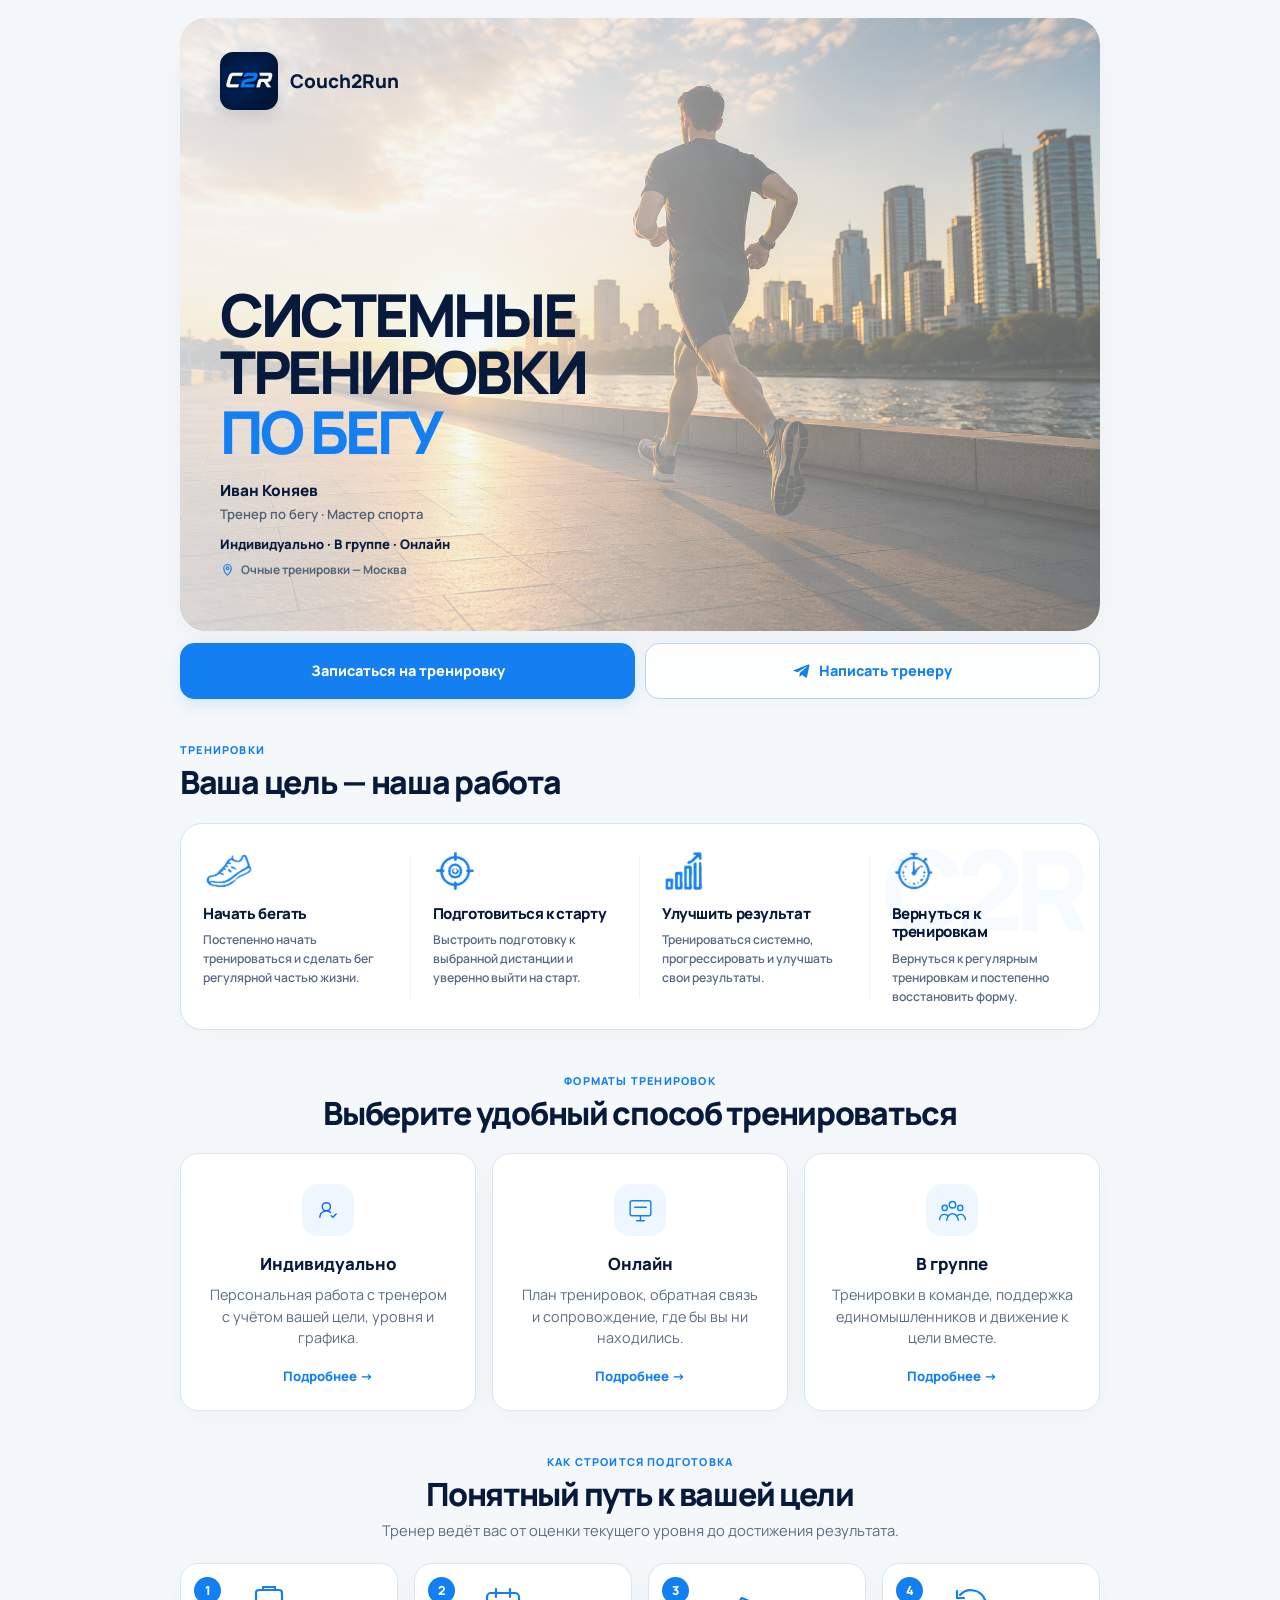
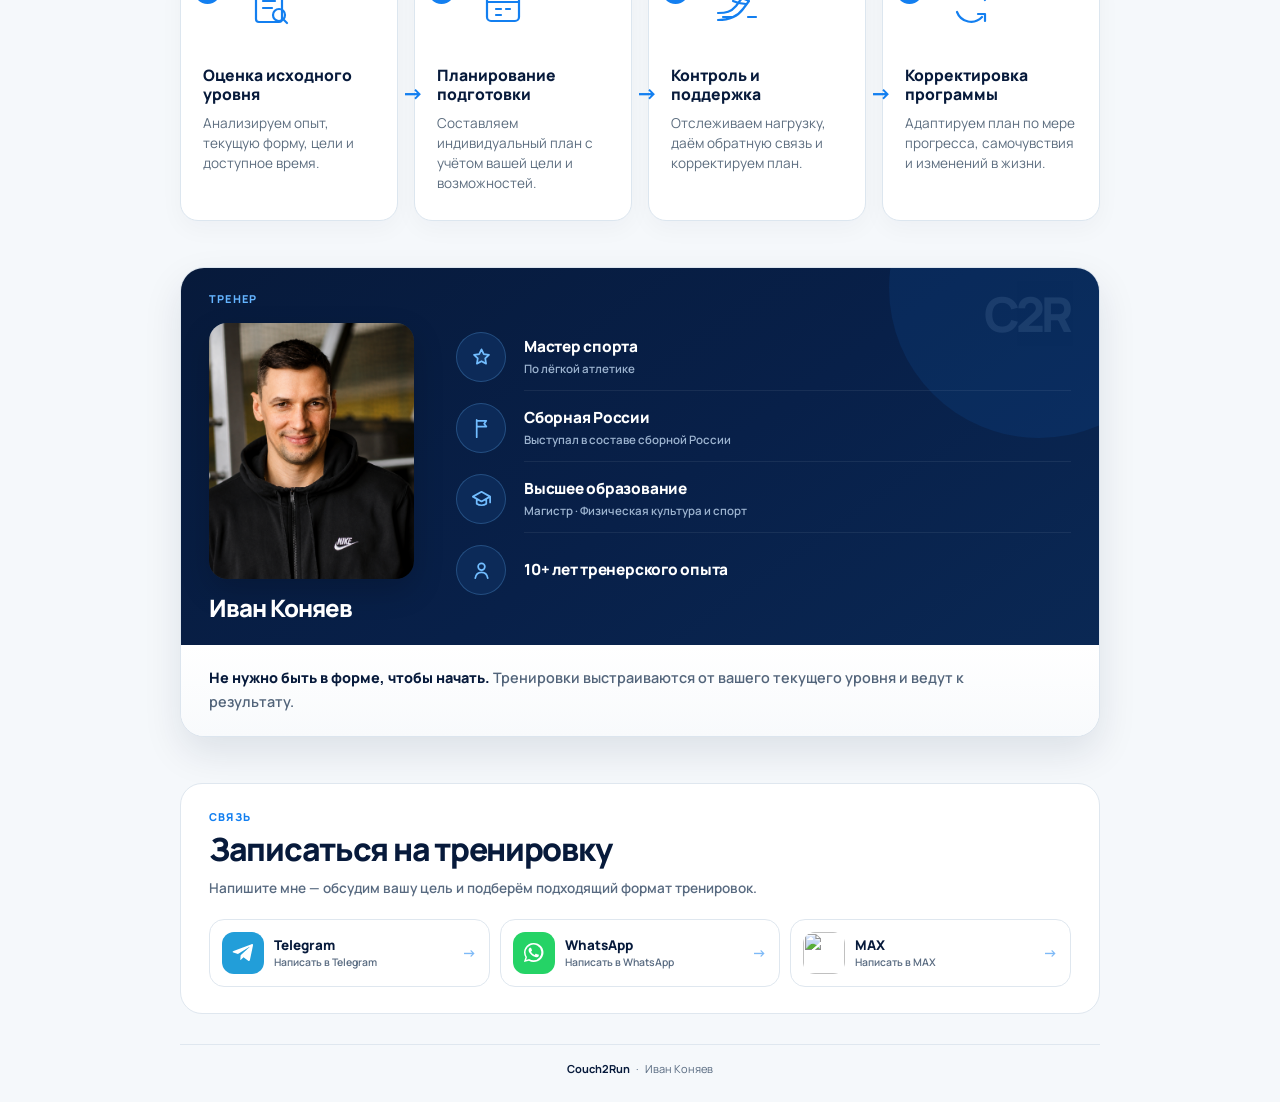
==== index.html @ 197884bf "Update individual coaching icon" ====
<!DOCTYPE html>
<html lang="ru">

<head>
  <meta charset="UTF-8">

  <meta
    name="viewport"
    content="width=device-width, initial-scale=1.0"
  >

  <title>Couch2Run — тренировки по бегу</title>

  <meta
    name="description"
    content="Couch2Run — системные тренировки по бегу с Иваном Коняевым. Индивидуально, онлайн и в группе."
  >

  <link
    rel="icon"
    href="assets/favicon.svg"
    type="image/svg+xml"
  >

  <link
    rel="preconnect"
    href="https://fonts.googleapis.com"
  >

  <link
    rel="preconnect"
    href="https://fonts.gstatic.com"
    crossorigin
  >

  <link
    href="https://fonts.googleapis.com/css2?family=Manrope:wght@500;600;700;800&display=swap"
    rel="stylesheet"
  >

  <link
    rel="stylesheet"
    href="styles.css"
  >

  <!-- Yandex.Metrika counter -->
  <script type="text/javascript">
    (function(m,e,t,r,i,k,a){
      m[i]=m[i]||function(){(m[i].a=m[i].a||[]).push(arguments)};
      m[i].l=1*new Date();
      for (var j = 0; j < document.scripts.length; j++) { if (document.scripts[j].src === r) { return; } }
      k=e.createElement(t),a=e.getElementsByTagName(t)[0],k.async=1,k.src=r,a.parentNode.insertBefore(k,a)
    })(window, document, "script", "https://mc.yandex.ru/metrika/tag.js?id=112170318", "ym");
    ym(112170318, "init", {
      ssr: true,
      webvisor: true,
      clickmap: true,
      ecommerce: "dataLayer",
      referrer: document.referrer,
      url: location.href,
      accurateTrackBounce: true,
      trackLinks: true
    });
  </script>
  <!-- /Yandex.Metrika counter -->
</head>

<body>

  <noscript>
    <div>
      <img src="https://mc.yandex.ru/watch/112170318" style="position:absolute; left:-9999px;" alt="">
    </div>
  </noscript>

  <main class="page">


    <!-- =====================================
         HERO
    ====================================== -->

    <section class="hero">

      <div class="hero-visual">

        <img
          class="hero-photo"
          src="assets/hero-runner.png"
          alt="Бегун на набережной на закате"
        >

        <div class="hero-shade"></div>


        <div class="hero-content">

          <div class="brand">

            <img
              class="logo"
              src="assets/c2r-logo.png"
              alt="Couch2Run"
            >

            <div class="brand-name">
              Couch2Run
            </div>

          </div>


          <div class="hero-copy">

            <h1>
              Системные<br>
              тренировки<br>
              <span>по бегу</span>
            </h1>

            <div class="hero-meta">

              <p class="coach-name">
                Иван Коняев
              </p>

              <p class="coach-info">
                Тренер по бегу · Мастер спорта
              </p>

              <p class="formats-line">
                Индивидуально · В группе · Онлайн
              </p>

              <div class="location-line">

                <svg
                  viewBox="0 0 24 24"
                  aria-hidden="true"
                >
                  <path
                    d="M12 21s6-5.2 6-11A6 6 0 1 0 6 10c0 5.8 6 11 6 11Z"
                  />

                  <circle
                    cx="12"
                    cy="10"
                    r="2.2"
                  />
                </svg>

                <span>
                  Очные тренировки — Москва
                </span>

              </div>

            </div>

          </div>

        </div>

      </div>

    </section>



    <!-- =====================================
         HERO CTA
    ====================================== -->

    <div class="hero-actions">

      <a
        class="hero-button hero-button-primary"
        href="#contacts"
        onclick="ym(112170318, 'reachGoal', 'training_signup_click'); return true;"
      >
        Записаться на тренировку
      </a>


      <a
        class="hero-button hero-button-secondary"
        href="https://t.me/konyaev_ivan?text=Здравствуйте%2C%20хочу%20узнать%20подробнее%20о%20тренировках"
        target="_blank"
        rel="noopener noreferrer"
      >

        <svg
          class="hero-button-icon"
          viewBox="0 0 24 24"
          aria-hidden="true"
        >
          <path
            d="M21.9 4.6 18.7 19.7c-.2 1.1-.9 1.4-1.8.9l-4.9-3.6-2.4 2.3c-.3.3-.5.5-1 .5l.4-5 9.1-8.2c.4-.4-.1-.6-.6-.2L6.2 13.5l-4.8-1.5c-1-.3-1.1-1 .2-1.5L20.4 3.3c.9-.3 1.7.2 1.5 1.3Z"
          />
        </svg>

        <span>
          Написать тренеру
        </span>

      </a>

    </div>



    <!-- =====================================
         ТРЕНИРОВКИ
    ====================================== -->

    <section class="goals-section">

      <div class="section-heading">

        <p class="section-label">
          ТРЕНИРОВКИ
        </p>

        <h2>
          Ваша цель — наша работа
        </h2>

      </div>


      <div class="goals">


        <a
          class="goal"
          href="#contacts"
          aria-label="Начать бегать — перейти к записи на тренировку"
          onclick="ym(112170318, 'reachGoal', 'goal_start_running'); return true;"
        >

          <div class="goal-icon goal-icon-shoe">

            <img
              src="assets/goal-shoe.png"
              alt=""
              aria-hidden="true"
            >

          </div>

          <h3>
            Начать бегать
          </h3>

          <p>
            Постепенно начать тренироваться
            и сделать бег регулярной частью жизни.
          </p>

        </a>



        <a
          class="goal"
          href="#contacts"
          aria-label="Подготовиться к старту — перейти к записи на тренировку"
          onclick="ym(112170318, 'reachGoal', 'goal_race_prep'); return true;"
        >

          <div class="goal-icon goal-icon-target">

            <img
              src="assets/goal-target.png"
              alt=""
              aria-hidden="true"
            >

          </div>

          <h3>
            Подготовиться к старту
          </h3>

          <p>
            Выстроить подготовку к выбранной дистанции
            и уверенно выйти на старт.
          </p>

        </a>



        <a
          class="goal"
          href="#contacts"
          aria-label="Улучшить результат — перейти к записи на тренировку"
          onclick="ym(112170318, 'reachGoal', 'goal_improve_result'); return true;"
        >

          <div class="goal-icon goal-icon-progress">

            <img
              src="assets/goal-progress.png"
              alt=""
              aria-hidden="true"
            >

          </div>

          <h3>
            Улучшить результат
          </h3>

          <p>
            Тренироваться системно, прогрессировать
            и улучшать свои результаты.
          </p>

        </a>



        <a
          class="goal"
          href="#contacts"
          aria-label="Вернуться к тренировкам — перейти к записи на тренировку"
          onclick="ym(112170318, 'reachGoal', 'goal_return_training'); return true;"
        >

          <div class="goal-icon goal-icon-stopwatch">

            <img
              src="assets/goal-stopwatch.png"
              alt=""
              aria-hidden="true"
            >

          </div>

          <h3>
            Вернуться к тренировкам
          </h3>

          <p>
            Вернуться к регулярным тренировкам
            и постепенно восстановить форму.
          </p>

        </a>


      </div>

    </section>



    <!-- =====================================
         ФОРМАТЫ ТРЕНИРОВОК
    ====================================== -->

    <section class="formats-section" aria-labelledby="formats-title">

      <div class="section-heading formats-heading">

        <p class="section-label">
          ФОРМАТЫ ТРЕНИРОВОК
        </p>

        <h2 id="formats-title">
          Выберите удобный способ тренироваться
        </h2>

      </div>

      <div class="format-cards">

        <a class="format-card" href="#contacts">
          <span class="format-icon format-icon--individual" aria-hidden="true">
            <img src="assets/individual-coaching-icon.svg" alt="">
          </span>

          <h3>Индивидуально</h3>
          <p>Персональная работа с тренером с учётом вашей цели, уровня и графика.</p>
          <span class="format-link">Подробнее <span aria-hidden="true">→</span></span>
        </a>

        <a class="format-card" href="#contacts">
          <span class="format-icon" aria-hidden="true">
            <svg viewBox="0 0 48 48" fill="none" stroke="currentColor" stroke-width="2.2" stroke-linecap="round" stroke-linejoin="round">
              <rect x="8" y="9" width="32" height="23" rx="3"></rect>
              <path d="M18 40h12M24 32v8"></path>
              <path d="M15 19h18"></path>
            </svg>
          </span>

          <h3>Онлайн</h3>
          <p>План тренировок, обратная связь и сопровождение, где бы вы ни находились.</p>
          <span class="format-link">Подробнее <span aria-hidden="true">→</span></span>
        </a>

        <a class="format-card" href="#contacts">
          <span class="format-icon" aria-hidden="true">
            <svg viewBox="0 0 48 48" fill="none" stroke="currentColor" stroke-width="2.2" stroke-linecap="round" stroke-linejoin="round">
              <circle cx="24" cy="15" r="5"></circle>
              <circle cx="12" cy="20" r="4"></circle>
              <circle cx="36" cy="20" r="4"></circle>
              <path d="M15 39c1.2-6.8 4.2-10 9-10s7.8 3.2 9 10M4 38c.6-5 3.2-8 7.4-8 2 0 3.6.5 4.8 1.7M44 38c-.6-5-3.2-8-7.4-8-2 0-3.6.5-4.8 1.7"></path>
            </svg>
          </span>

          <h3>В группе</h3>
          <p>Тренировки в команде, поддержка единомышленников и движение к цели вместе.</p>
          <span class="format-link">Подробнее <span aria-hidden="true">→</span></span>
        </a>

      </div>

    </section>



    <!-- =====================================
         КАК СТРОИТСЯ ПОДГОТОВКА
    ====================================== -->

    <section class="process-section" aria-labelledby="process-title">

      <div class="section-heading process-heading">

        <p class="section-label">
          КАК СТРОИТСЯ ПОДГОТОВКА
        </p>

        <h2 id="process-title">
          Понятный путь к вашей цели
        </h2>

        <p>
          Тренер ведёт вас от оценки текущего уровня до достижения результата.
        </p>

      </div>

      <ol class="process-steps">

        <li class="process-step">
          <span class="process-number">1</span>
          <span class="process-icon" aria-hidden="true">
            <svg viewBox="0 0 48 48" fill="none" stroke="currentColor" stroke-width="2.2" stroke-linecap="round" stroke-linejoin="round">
              <rect x="11" y="8" width="26" height="32" rx="3"></rect>
              <path d="M18 8V5h12v3M18 19h12M18 26h9"></path>
              <circle cx="34" cy="33" r="6"></circle>
              <path d="m38 37 4 4"></path>
            </svg>
          </span>
          <h3>Оценка исходного уровня</h3>
          <p>Анализируем опыт, текущую форму, цели и доступное время.</p>
        </li>

        <li class="process-step">
          <span class="process-number">2</span>
          <span class="process-icon" aria-hidden="true">
            <svg viewBox="0 0 48 48" fill="none" stroke="currentColor" stroke-width="2.2" stroke-linecap="round" stroke-linejoin="round">
              <rect x="8" y="11" width="32" height="28" rx="4"></rect>
              <path d="M8 20h32M17 7v8M31 7v8M17 27h5M27 27h4M17 33h5"></path>
            </svg>
          </span>
          <h3>Планирование подготовки</h3>
          <p>Составляем индивидуальный план с учётом вашей цели и возможностей.</p>
        </li>

        <li class="process-step">
          <span class="process-number">3</span>
          <span class="process-icon" aria-hidden="true">
            <svg viewBox="0 0 48 48" fill="none" stroke="currentColor" stroke-width="2.2" stroke-linecap="round" stroke-linejoin="round">
              <path d="M5 31c8 0 13-1 18-7l6-8 7 3-6 8c-5 7-13 11-25 11"></path>
              <path d="M20 19c4 2 8 3 13 3M10 35h9M35 35h8"></path>
            </svg>
          </span>
          <h3>Контроль и поддержка</h3>
          <p>Отслеживаем нагрузку, даём обратную связь и корректируем план.</p>
        </li>

        <li class="process-step">
          <span class="process-number">4</span>
          <span class="process-icon" aria-hidden="true">
            <svg viewBox="0 0 48 48" fill="none" stroke="currentColor" stroke-width="2.2" stroke-linecap="round" stroke-linejoin="round">
              <path d="M38 18a15 15 0 0 0-25-5"></path>
              <path d="M10 9v7h7"></path>
              <path d="M10 30a15 15 0 0 0 25 5"></path>
              <path d="M38 39v-7h-7"></path>
            </svg>
          </span>
          <h3>Корректировка программы</h3>
          <p>Адаптируем план по мере прогресса, самочувствия и изменений в жизни.</p>
        </li>

      </ol>

    </section>



    <!-- =====================================
         ТРЕНЕР
    ====================================== -->

    <section class="coach-section">

      <div class="coach-dark">

        <p class="coach-section-label">
          ТРЕНЕР
        </p>


        <div
          class="coach-watermark"
          aria-hidden="true"
        >
          C2R
        </div>


        <div class="coach-top">

          <div class="coach-person">

            <div class="coach-photo-wrap">

              <img
                class="coach-photo"
                src="assets/coach-photo.png"
                alt="Иван Коняев — тренер по бегу"
              >

            </div>


            <h2 class="coach-person-name">
              Иван Коняев
            </h2>

          </div>



          <div class="regalia-list">


            <div class="regalia-item">

              <span class="regalia-icon">

                <svg
                  viewBox="0 0 24 24"
                  aria-hidden="true"
                >
                  <path
                    d="M12 3.5 14.4 8.4l5.4.8-3.9 3.8.9 5.4-4.8-2.5-4.8 2.5.9-5.4-3.9-3.8 5.4-.8L12 3.5Z"
                  />
                </svg>

              </span>

              <div class="regalia-copy">

                <strong>
                  Мастер спорта
                </strong>

                <small>
                  По лёгкой атлетике
                </small>

              </div>

            </div>



            <div class="regalia-item">

              <span class="regalia-icon">

                <svg
                  viewBox="0 0 24 24"
                  aria-hidden="true"
                >
                  <path
                    d="M7 3v18M8 4h9l-2.2 3L17 10H8"
                  />
                </svg>

              </span>

              <div class="regalia-copy">

                <strong>
                  Сборная России
                </strong>

                <small>
                  Выступал в составе сборной России
                </small>

              </div>

            </div>



            <div class="regalia-item">

              <span class="regalia-icon">

                <svg
                  viewBox="0 0 24 24"
                  aria-hidden="true"
                >
                  <path
                    d="m3 9 9-5 9 5-9 5-9-5Zm4 3v4.5c2.7 2 7.3 2 10 0V12M21 9v6"
                  />
                </svg>

              </span>

              <div class="regalia-copy">

                <strong>
                  Высшее образование
                </strong>

                <small>
                  Магистр · Физическая культура и спорт
                </small>

              </div>

            </div>



            <div class="regalia-item">

              <span class="regalia-icon">

                <svg
                  viewBox="0 0 24 24"
                  aria-hidden="true"
                >
                  <circle
                    cx="12"
                    cy="8"
                    r="3.5"
                  />

                  <path
                    d="M5.5 20c.7-4 3-6 6.5-6s5.8 2 6.5 6"
                  />
                </svg>

              </span>

              <div class="regalia-copy">

                <strong>
                  10+ лет тренерского опыта
                </strong>

              </div>

            </div>


          </div>

        </div>

      </div>



      <div class="coach-bottom">

        <p>

          <strong>
            Не нужно быть в форме, чтобы начать.
          </strong>

          Тренировки выстраиваются от вашего текущего уровня
          и ведут к результату.

        </p>

      </div>

    </section>



    <!-- =====================================
         СВЯЗЬ
    ====================================== -->

    <section
      class="contact-section"
      id="contacts"
    >

      <p class="section-label contact-label">
        СВЯЗЬ
      </p>

      <h2>
        Записаться на тренировку
      </h2>

      <p class="contact-text">
        Напишите мне — обсудим вашу цель
        и подберём подходящий формат тренировок.
      </p>


      <div class="contacts">


        <a
          class="social-button"
        href="https://t.me/konyaev_ivan?text=Здравствуйте%2C%20хочу%20записаться%20на%20тренировку"
        target="_blank"
        rel="noopener noreferrer"
        onclick="ym(112170318, 'reachGoal', 'telegram_click'); return true;"
        >

          <span class="social-icon social-icon-telegram">

            <svg
              viewBox="0 0 24 24"
              aria-hidden="true"
            >
              <path
                d="M21.9 4.6 18.7 19.7c-.2 1.1-.9 1.4-1.8.9l-4.9-3.6-2.4 2.3c-.3.3-.5.5-1 .5l.4-5 9.1-8.2c.4-.4-.1-.6-.6-.2L6.2 13.5l-4.8-1.5c-1-.3-1.1-1 .2-1.5L20.4 3.3c.9-.3 1.7.2 1.5 1.3Z"
              />
            </svg>

          </span>


          <span class="social-copy">

            <strong>
              Telegram
            </strong>

            <small>
              Написать в Telegram
            </small>

          </span>


          <span class="social-arrow">
            →
          </span>

        </a>



        <a
          class="social-button"
        href="https://wa.me/79169788281?text=Здравствуйте%2C%20хочу%20записаться%20на%20тренировку"
        target="_blank"
        rel="noopener noreferrer"
        onclick="ym(112170318, 'reachGoal', 'whatsapp_click'); return true;"
        >

          <span class="social-icon social-icon-whatsapp">

            <svg
              viewBox="0 0 24 24"
              aria-hidden="true"
            >
              <path
                d="M12 2a9.8 9.8 0 0 0-8.4 14.9L2 22l5.3-1.4A10 10 0 1 0 12 2Zm0 18.2a8.2 8.2 0 0 1-4.2-1.1l-.3-.2-3.1.8.8-3-.2-.3A8.2 8.2 0 1 1 12 20.2Zm4.5-6.1c-.2-.1-1.5-.7-1.7-.8-.2-.1-.4-.1-.6.1-.2.3-.7.8-.8 1-.1.2-.3.2-.5.1-1.4-.7-2.4-1.3-3.3-2.9-.3-.5.3-.5.8-1.6.1-.2 0-.4 0-.5l-.8-1.9c-.2-.5-.4-.5-.6-.5h-.5c-.2 0-.5.1-.7.3-.2.3-.9.9-.9 2.2 0 1.3.9 2.5 1 2.7.1.2 1.8 2.8 4.5 3.9 1.7.7 2.4.8 3.3.7 1-.1 1.5-.7 1.7-1.3.2-.6.2-1.1.1-1.2-.1-.1-.3-.1-.5-.2Z"
              />
            </svg>

          </span>


          <span class="social-copy">

            <strong>
              WhatsApp
            </strong>

            <small>
              Написать в WhatsApp
            </small>

          </span>


          <span class="social-arrow">
            →
          </span>

        </a>



        <a
          class="social-button"
        href="https://max.ru/u/f9LHodD0cOIkm1JYVkV5uDOb16O6CQuoD32pa4gosnK4BfQa-so4rtoXTDk"
        target="_blank"
        rel="noopener noreferrer"
        onclick="ym(112170318, 'reachGoal', 'max_click'); return true;"
        >

          <span class="social-icon social-icon-max">

            <img
              src="https://max.ru/s/img/big-logo.png"
              alt=""
              aria-hidden="true"
            >

          </span>


          <span class="social-copy">

            <strong>
              MAX
            </strong>

            <small>
              Написать в MAX
            </small>

          </span>


          <span class="social-arrow">
            →
          </span>

        </a>


      </div>

    </section>



    <!-- =====================================
         FOOTER
    ====================================== -->

    <footer>

      <strong>
        Couch2Run
      </strong>

      <span>·</span>

      Иван Коняев

    </footer>


  </main>

  <script>
    window.addEventListener("DOMContentLoaded", function () {
      var contacts = document.getElementById("contacts");
      if (!contacts || !window.IntersectionObserver) return;

      var observer = new IntersectionObserver(function (entries) {
        if (!entries[0].isIntersecting) return;
        ym(112170318, "reachGoal", "contacts_view");
        observer.disconnect();
      }, { threshold: 0.5 });

      observer.observe(contacts);
    });
  </script>

</body>

</html>
---- styles.css ----
:root {
  --navy: #071a3b;
  --navy-light: #0a2854;

  --blue: #137ff0;
  --blue-dark: #086bd0;

  --background: #f5f8fb;
  --white: #ffffff;

  --text: #111827;
  --muted: #586a80;

  --line: #dfe7ef;

  --telegram: #229ed9;
  --whatsapp: #25d366;

  --font:
    "Manrope",
    system-ui,
    -apple-system,
    "Segoe UI",
    sans-serif;
}


/* =========================================
   BASE
========================================= */

*,
*::before,
*::after {
  box-sizing: border-box;
}


html {
  scroll-behavior: smooth;
}


html,
body {
  margin: 0;
  padding: 0;
}


body {
  min-height: 100vh;

  font-family: var(--font);

  color: var(--text);

  background: var(--background);

  -webkit-font-smoothing: antialiased;
}


.page {
  width: min(calc(100% - 30px), 920px);

  margin: 0 auto;

  padding: 18px 0 26px;
}


/* =========================================
   HERO
========================================= */

.hero {
  overflow: hidden;

  border-radius: 26px;

  background: var(--white);

  box-shadow:
    0 12px 40px rgba(7, 26, 59, 0.04);
}


.hero-visual {
  position: relative;

  width: 100%;

  aspect-ratio: 3 / 2;

  overflow: hidden;

  border-radius: inherit;

  background: #e9eef3;
}


.hero-photo {
  position: absolute;

  inset: 0;

  width: 100%;
  height: 100%;

  object-fit: cover;

  object-position: center center;

  opacity: 0.62;
}


.hero-shade {
  position: absolute;

  inset: 0;

  z-index: 1;

  background:
    linear-gradient(
      90deg,
      rgba(245, 248, 251, 0.72) 0%,
      rgba(245, 248, 251, 0.52) 38%,
      rgba(245, 248, 251, 0.18) 68%,
      rgba(245, 248, 251, 0.06) 100%
    );
}


.hero-content {
  position: absolute;

  inset: 0;

  z-index: 2;

  padding: 34px 40px;

  display: flex;

  flex-direction: column;
}


/* =========================================
   BRAND
========================================= */

.brand {
  display: flex;

  align-items: center;

  gap: 12px;

  width: fit-content;
}


.logo {
  width: 58px;
  height: 58px;

  flex-shrink: 0;

  object-fit: cover;

  border-radius: 13px;

  box-shadow:
    0 6px 18px rgba(7, 26, 59, 0.12);
}


.brand-name {
  color: var(--navy);

  font-size: 1.18rem;

  font-weight: 800;

  line-height: 1;
}


/* =========================================
   HERO COPY
========================================= */

.hero-copy {
  width: 52%;

  max-width: 440px;

  margin-top: auto;

  margin-bottom: 20px;
}


h1 {
  margin: 0;

  color: var(--navy);

  font-size:
    clamp(
      2.4rem,
      5vw,
      3.7rem
    );

  font-weight: 800;

  line-height: 0.96;

  letter-spacing: -0.055em;

  text-transform: uppercase;
}


h1 span {
  display: block;

  margin-top: 3px;

  color: var(--blue);
}


.hero-meta {
  margin-top: 20px;
}


.coach-name {
  margin: 0;

  color: var(--navy);

  font-size: 0.96rem;

  font-weight: 800;
}


.coach-info {
  margin: 4px 0 0;

  color: #506077;

  font-size: 0.82rem;

  font-weight: 600;
}


.formats-line {
  margin: 12px 0 0;

  color: var(--navy);

  font-size: 0.82rem;

  font-weight: 800;
}


/* =========================================
   LOCATION
========================================= */

.location-line {
  margin-top: 9px;

  width: fit-content;

  display: flex;

  align-items: center;

  gap: 6px;

  color: #52647a;

  font-size: 0.74rem;

  font-weight: 700;

  line-height: 1.2;
}


.location-line svg {
  width: 15px;
  height: 15px;

  flex: 0 0 15px;

  fill: none;

  stroke: var(--blue);

  stroke-width: 1.8;

  stroke-linecap: round;

  stroke-linejoin: round;
}


/* =========================================
   HERO CTA
========================================= */

.hero-actions {
  width: 100%;

  margin-top: 12px;

  display: grid;

  grid-template-columns:
    repeat(2, minmax(0, 1fr));

  gap: 10px;
}


.hero-button {
  width: 100%;

  min-width: 0;

  min-height: 56px;

  padding: 0 22px;

  display: flex;

  align-items: center;

  justify-content: center;

  gap: 8px;

  border-radius: 14px;

  font-size: 0.9rem;

  font-weight: 800;

  line-height: 1.15;

  text-align: center;

  text-decoration: none;

  transition:
    background 0.18s ease,
    border-color 0.18s ease,
    color 0.18s ease,
    transform 0.18s ease,
    box-shadow 0.18s ease;
}


.hero-button-primary {
  border: 1px solid var(--blue);

  background: var(--blue);

  color: var(--white);

  box-shadow:
    0 6px 18px rgba(19, 127, 240, 0.13);
}


.hero-button-secondary {
  border: 1px solid #b9d5f1;

  background:
    rgba(255, 255, 255, 0.86);

  color: var(--blue);

  box-shadow:
    0 4px 14px rgba(7, 26, 59, 0.025);
}


.hero-button-icon {
  width: 18px;
  height: 18px;

  flex: 0 0 18px;

  display: block;

  fill: currentColor;
}


.hero-button-primary:hover {
  border-color: var(--blue-dark);

  background: var(--blue-dark);

  transform: translateY(-1px);

  box-shadow:
    0 8px 21px rgba(19, 127, 240, 0.17);
}


.hero-button-secondary:hover {
  border-color: var(--blue);

  background: var(--white);

  color: var(--blue-dark);

  transform: translateY(-1px);

  box-shadow:
    0 7px 18px rgba(7, 26, 59, 0.05);
}


/* =========================================
   SECTION HEADINGS
========================================= */

.section-heading {
  margin-bottom: 22px;
}


.section-label,
.coach-section-label {
  font-size: 0.68rem;

  font-weight: 800;

  line-height: 1;

  letter-spacing: 0.11em;

  text-transform: uppercase;
}


.section-label {
  margin: 0 0 8px;

  color: var(--blue);
}


.coach-section-label {
  position: relative;

  z-index: 2;

  margin: 0 0 18px;

  color: #64b4ff;
}


.section-heading h2,
.contact-section h2 {
  margin: 0;

  color: var(--navy);

  font-size:
    clamp(
      1.5rem,
      3.1vw,
      2rem
    );

  font-weight: 800;

  line-height: 1.14;

  letter-spacing: -0.04em;
}


/* =========================================
   GOALS
========================================= */

.goals-section {
  padding-top: 46px;
}


/* =========================================
   TRAINING FORMATS
========================================= */

.formats-section {
  padding-top: 46px;
}


.formats-heading {
  text-align: center;
}


.format-cards {
  display: grid;

  grid-template-columns: repeat(3, minmax(0, 1fr));

  gap: 16px;
}


.format-card {
  display: flex;

  min-height: 250px;

  flex-direction: column;

  align-items: center;

  padding: 30px 24px 25px;

  border: 1px solid #dce6ef;

  border-radius: 18px;

  background: var(--white);

  color: inherit;

  text-align: center;

  text-decoration: none;

  box-shadow: 0 8px 24px rgba(7, 26, 59, 0.035);

  transition: transform 180ms ease, border-color 180ms ease, box-shadow 180ms ease;
}


.format-card:hover,
.format-card:focus-visible {
  border-color: rgba(19, 127, 240, 0.45);

  transform: translateY(-4px);

  box-shadow: 0 14px 30px rgba(7, 26, 59, 0.09);
}


.format-icon {
  display: grid;

  width: 52px;
  height: 52px;

  margin-bottom: 16px;

  place-items: center;

  border-radius: 16px;

  background: #eef7ff;

  color: var(--blue);
}


.format-icon svg {
  width: 31px;
  height: 31px;
}


.format-icon--individual {
  background: transparent;
}


.format-icon--individual img {
  display: block;

  width: 100%;
  height: 100%;
}


.format-card h3 {
  margin: 0 0 9px;

  color: var(--navy);

  font-size: 1.05rem;

  font-weight: 800;
}


.format-card p {
  margin: 0;

  color: #5c6d7f;

  font-size: 0.9rem;

  line-height: 1.5;
}


.format-link {
  margin-top: auto;

  padding-top: 18px;

  color: var(--blue);

  font-size: 0.82rem;

  font-weight: 800;
}


/* =========================================
   TRAINING PROCESS
========================================= */

.process-section {
  padding-top: 46px;
}


.process-heading {
  text-align: center;
}


.process-heading > p:last-child {
  max-width: 620px;

  margin: 7px auto 0;

  color: #5c6d7f;

  font-size: 0.92rem;

  line-height: 1.5;
}


.process-steps {
  display: grid;

  grid-template-columns: repeat(4, minmax(0, 1fr));

  gap: 16px;

  margin: 0;

  padding: 0;

  list-style: none;
}


.process-step {
  position: relative;

  min-height: 258px;

  padding: 102px 22px 24px;

  border: 1px solid #dce6ef;

  border-radius: 18px;

  background: var(--white);

  box-shadow: 0 8px 24px rgba(7, 26, 59, 0.035);
}


.process-step:not(:last-child)::after {
  content: "→";

  position: absolute;

  top: 50%;
  right: -30px;

  z-index: 2;

  width: 28px;

  color: var(--blue);

  font-size: 1.35rem;

  font-weight: 800;

  text-align: center;

  transform: translateY(-50%);
}


.process-number {
  display: grid;

  position: absolute;

  top: 13px;
  left: 13px;

  width: 27px;
  height: 27px;

  place-items: center;

  border-radius: 50%;

  background: var(--blue);

  color: var(--white);

  font-size: 0.78rem;

  font-weight: 800;
}


.process-icon {
  display: grid;

  position: absolute;

  top: 15px;
  left: 61px;

  width: 54px;
  height: 54px;

  place-items: center;

  color: var(--blue);
}


.process-icon svg {
  width: 48px;
  height: 48px;
}


.process-step h3 {
  margin: 0 0 9px;

  color: var(--navy);

  font-size: 0.98rem;

  font-weight: 800;

  line-height: 1.2;
}


.process-step p {
  margin: 0;

  color: #5c6d7f;

  font-size: 0.85rem;

  line-height: 1.48;
}


.goals {
  position: relative;

  display: grid;

  grid-template-columns:
    repeat(4, minmax(0, 1fr));

  overflow: hidden;

  border:
    1px solid #d9e3ed;

  border-radius: 22px;

  background: var(--white);

  box-shadow:
    0 8px 28px rgba(7, 26, 59, 0.025);
}


.goals::before {
  content: "C2R";

  position: absolute;

  top: 9px;
  right: 18px;

  z-index: 0;

  color:
    rgba(19, 127, 240, 0.034);

  font-size: 7rem;

  font-weight: 800;

  line-height: 1;

  letter-spacing: -0.08em;

  pointer-events: none;

  user-select: none;
}


.goal {
  position: relative;

  z-index: 1;

  min-width: 0;

  min-height: 194px;

  padding:
    23px
    22px
    22px;

  display: block;

  background:
    rgba(255, 255, 255, 0);

  color: inherit;

  text-decoration: none;

  cursor: pointer;

  transform: scale(1);

  -webkit-tap-highlight-color:
    rgba(19, 127, 240, 0.08);

  transition:
    background 0.2s ease,
    transform 0.14s ease;
}


.goal:not(:last-child)::after {
  content: "";

  position: absolute;

  top: 31px;
  right: 0;
  bottom: 31px;

  width: 1px;

  background:
    rgba(7, 26, 59, 0.05);
}


/* =========================================
   GOAL ICONS
========================================= */

.goal-icon {
  width: 58px;
  height: 48px;

  display: flex;

  align-items: center;

  justify-content: flex-start;

  transform:
    translateY(0)
    scale(1);

  transform-origin: left center;

  transition:
    transform 0.2s ease;
}


.goal-icon img {
  display: block;

  object-fit: contain;

  object-position: center;

  pointer-events: none;

  user-select: none;
}


.goal-icon-shoe img {
  width: 52px;
  max-height: 43px;
}


.goal-icon-target img {
  width: 44px;
  max-height: 44px;
}


.goal-icon-progress img {
  width: 43px;
  max-height: 44px;
}


.goal-icon-stopwatch img {
  width: 44px;
  max-height: 44px;
}


.goal h3 {
  margin:
    10px
    0
    0;

  color: var(--navy);

  font-size: 0.94rem;

  font-weight: 800;

  line-height: 1.25;

  letter-spacing: -0.025em;

  transition:
    color 0.2s ease;
}


.goal p {
  margin:
    8px
    0
    0;

  color: var(--muted);

  font-size: 0.76rem;

  font-weight: 600;

  line-height: 1.55;
}


/* =========================================
   GOAL INTERACTION — DESKTOP
========================================= */

@media (hover: hover) and (pointer: fine) {

  .goal:hover {
    background:
      rgba(19, 127, 240, 0.075);
  }


  .goal:hover .goal-icon {
    transform:
      translateY(-4px)
      scale(1.05);
  }


  .goal:hover h3 {
    color: var(--blue);
  }

}


/* =========================================
   GOAL INTERACTION — KEYBOARD
========================================= */

.goal:focus-visible {
  z-index: 3;

  outline:
    2px solid var(--blue);

  outline-offset: -2px;

  background:
    rgba(19, 127, 240, 0.065);
}


.goal:focus-visible h3 {
  color: var(--blue);
}


/* =========================================
   GOAL INTERACTION — TOUCH
========================================= */

@media (hover: none) and (pointer: coarse) {

  .goal:active {
    background:
      rgba(19, 127, 240, 0.09);

    transform:
      scale(0.985);
  }


  .goal:active .goal-icon {
    transform:
      scale(1.03);
  }


  .goal:active h3 {
    color: var(--blue);
  }

}


/* =========================================
   COACH
========================================= */

.coach-section {
  margin-top: 46px;

  overflow: hidden;

  border:
    1px solid #dce5ee;

  border-radius: 24px;

  background: var(--white);

  box-shadow:
    0 16px 38px rgba(7, 26, 59, 0.1);
}


.coach-dark {
  position: relative;

  padding:
    26px
    28px
    24px;

  overflow: hidden;

  background:
    linear-gradient(
      145deg,
      var(--navy) 0%,
      #082049 55%,
      var(--navy-light) 100%
    );

  color: var(--white);
}


.coach-dark::after {
  content: "";

  position: absolute;

  top: -130px;
  right: -90px;

  width: 300px;
  height: 300px;

  border-radius: 50%;

  background:
    rgba(19, 127, 240, 0.1);

  pointer-events: none;
}


.coach-watermark {
  position: absolute;

  z-index: 1;

  top: 22px;
  right: 30px;

  color: #b9ddff;

  font-size: 3rem;

  font-weight: 800;

  line-height: 1;

  letter-spacing: -0.08em;

  opacity: 0.10;

  pointer-events: none;

  user-select: none;
}


.coach-top {
  position: relative;

  z-index: 2;

  display: grid;

  grid-template-columns:
    205px
    minmax(0, 1fr);

  gap: 42px;

  align-items: start;
}


.coach-person {
  min-width: 0;
}


.coach-photo-wrap {
  width: 100%;

  aspect-ratio: 4 / 5;

  overflow: hidden;

  border-radius: 18px;

  background: #18345e;

  box-shadow:
    0 12px 30px rgba(0, 0, 0, 0.18);
}


.coach-photo {
  width: 100%;
  height: 100%;

  display: block;

  object-fit: cover;

  object-position: center top;
}


.coach-person-name {
  margin:
    16px
    0
    0;

  color: var(--white);

  font-family: var(--font);

  font-size: 1.5rem;

  font-weight: 800;

  line-height: 1.06;

  letter-spacing: -0.04em;
}


/* =========================================
   REGALIA
========================================= */

.regalia-list {
  min-width: 0;

  padding: 0;

  display: flex;

  flex-direction: column;

  justify-content: center;

  gap: 3px;
}


.regalia-item {
  position: relative;

  min-height: 68px;

  padding:
    8px
    0;

  display: grid;

  grid-template-columns:
    50px
    minmax(0, 1fr);

  align-items: center;

  gap: 18px;
}


.regalia-item:not(:last-child)::after {
  content: "";

  position: absolute;

  right: 0;
  bottom: 0;
  left: 68px;

  height: 1px;

  background:
    rgba(255, 255, 255, 0.065);
}


.regalia-icon {
  position: relative;

  z-index: 1;

  width: 50px;
  height: 50px;

  display: flex;

  align-items: center;

  justify-content: center;

  border:
    1px solid rgba(110, 187, 255, 0.25);

  border-radius: 50%;

  background: #0c2a58;
}


.regalia-icon svg {
  width: 23px;
  height: 23px;

  fill: none;

  stroke: #72bdff;

  stroke-width: 1.8;

  stroke-linecap: round;

  stroke-linejoin: round;
}


.regalia-item:first-child .regalia-icon svg {
  fill:
    rgba(110, 186, 255, 0.1);
}


.regalia-copy {
  min-width: 0;

  display: flex;

  flex-direction: column;

  gap: 5px;
}


.regalia-copy strong {
  color: var(--white);

  font-size: 0.96rem;

  font-weight: 800;

  line-height: 1.18;

  letter-spacing: -0.015em;
}


.regalia-copy small {
  color: #9db4d0;

  font-size: 0.72rem;

  font-weight: 600;

  line-height: 1.35;
}


/* =========================================
   COACH BOTTOM
========================================= */

.coach-bottom {
  padding:
    21px
    28px
    23px;

  background:
    linear-gradient(
      180deg,
      #ffffff 0%,
      #f8fafc 100%
    );
}


.coach-bottom p {
  max-width: 780px;

  margin: 0;

  color: #52647a;

  font-size: 0.9rem;

  font-weight: 600;

  line-height: 1.65;
}


.coach-bottom p strong {
  color: var(--navy);

  font-weight: 800;
}


/* =========================================
   CONTACT
========================================= */

.contact-section {
  margin-top: 46px;

  padding:
    28px
    28px
    26px;

  scroll-margin-top: 20px;

  border:
    1px solid var(--line);

  border-radius: 22px;

  background: var(--white);
}


.contact-label {
  margin-bottom: 8px;
}


.contact-text {
  max-width: 620px;

  margin: 10px 0 0;

  color: var(--muted);

  font-size: 0.85rem;

  font-weight: 600;

  line-height: 1.55;
}


.contacts {
  margin-top: 20px;

  display: grid;

  grid-template-columns:
    repeat(3, 1fr);

  gap: 10px;
}


/* =========================================
   SOCIAL
========================================= */

.social-button {
  width: 100%;

  min-height: 68px;

  padding: 10px 12px;

  display: flex;

  align-items: center;

  gap: 10px;

  border:
    1px solid var(--line);

  border-radius: 15px;

  background: var(--white);

  color: var(--navy);

  text-decoration: none;

  cursor: pointer;

  transform: translateY(0) scale(1);

  -webkit-tap-highlight-color:
    rgba(19, 127, 240, 0.08);

  transition:
    transform 0.18s ease,
    border-color 0.18s ease,
    background 0.18s ease,
    box-shadow 0.18s ease;
}


.social-icon {
  width: 42px;
  height: 42px;

  flex-shrink: 0;

  display: flex;

  align-items: center;

  justify-content: center;

  overflow: hidden;

  border-radius: 12px;

  transform: scale(1);

  transition:
    transform 0.2s ease;
}


.social-icon svg {
  width: 23px;
  height: 23px;

  display: block;

  fill: #ffffff;
}


.social-icon-telegram {
  background: var(--telegram);
}


.social-icon-whatsapp {
  background: var(--whatsapp);
}


.social-icon-max {
  background: #ffffff;
}


.social-icon-max img {
  width: 100%;
  height: 100%;

  display: block;

  object-fit: cover;
}


.social-copy {
  min-width: 0;

  flex: 1;

  display: flex;

  flex-direction: column;

  gap: 2px;
}


.social-copy strong {
  color: var(--navy);

  font-size: 0.84rem;

  font-weight: 800;
}


.social-copy small {
  color: var(--muted);

  font-size: 0.65rem;

  font-weight: 600;

  line-height: 1.25;
}


.social-arrow {
  flex-shrink: 0;

  color:
    rgba(19, 127, 240, 0.55);

  font-size: 0.9rem;

  font-weight: 700;

  transform: translateX(0);

  transition:
    color 0.18s ease,
    transform 0.18s ease;
}


/* =========================================
   SOCIAL INTERACTION — DESKTOP
========================================= */

@media (hover: hover) and (pointer: fine) {

  .social-button:hover {
    transform:
      translateY(-4px);

    border-color:
      #9fc5eb;

    background:
      #ffffff;

    box-shadow:
      0 12px 28px rgba(7, 26, 59, 0.09);
  }


  .social-button:hover .social-icon {
    transform:
      scale(1.06);
  }


  .social-button:hover .social-arrow {
    color: var(--blue);

    transform:
      translateX(4px);
  }

}


/* =========================================
   SOCIAL INTERACTION — KEYBOARD
========================================= */

.social-button:focus-visible {
  outline:
    2px solid var(--blue);

  outline-offset: 2px;

  border-color:
    #9fc5eb;

  box-shadow:
    0 10px 24px rgba(7, 26, 59, 0.08);
}


/* =========================================
   SOCIAL INTERACTION — TOUCH
========================================= */

@media (hover: none) and (pointer: coarse) {

  .social-button:active {
    transform:
      scale(0.985);

    border-color:
      #a9c9e8;

    background:
      rgba(19, 127, 240, 0.035);

    box-shadow:
      0 4px 12px rgba(7, 26, 59, 0.05);
  }


  .social-button:active .social-icon {
    transform:
      scale(1.04);
  }

}


/* =========================================
   FOOTER
========================================= */

footer {
  margin-top: 30px;

  padding-top: 16px;

  display: flex;

  align-items: center;

  justify-content: center;

  gap: 6px;

  border-top:
    1px solid var(--line);

  color: var(--muted);

  font-size: 0.69rem;
}


footer strong {
  color: var(--navy);
}


/* =========================================
   MOBILE
========================================= */

@media (max-width: 700px) {

  .page {
    width:
      min(
        calc(100% - 20px),
        460px
      );

    padding:
      10px
      0
      22px;
  }


  /* HERO */

  .hero {
    border-radius: 21px;
  }


  .hero-visual {
    aspect-ratio: 3 / 2;
  }


  .hero-photo {
    object-position: center center;

    opacity: 0.55;
  }


  .hero-shade {
    background:
      linear-gradient(
        180deg,
        rgba(245, 248, 251, 0.18) 0%,
        rgba(245, 248, 251, 0.12) 28%,
        rgba(245, 248, 251, 0.27) 55%,
        rgba(245, 248, 251, 0.55) 100%
      );
  }


  .hero-content {
    padding:
      14px
      19px
      14px;
  }


  .brand {
    gap: 9px;
  }


  .logo {
    width: 47px;
    height: 47px;

    border-radius: 11px;
  }


  .brand-name {
    font-size: 1rem;
  }


  .hero-copy {
    width: 100%;

    max-width: 300px;

    margin-top: auto;

    margin-bottom: 2px;
  }


  h1 {
    font-size:
      clamp(
        1.52rem,
        7vw,
        1.9rem
      );

    line-height: 0.98;

    letter-spacing: -0.04em;
  }


  .hero-meta {
    margin-top: 10px;
  }


  .coach-name {
    font-size: 0.82rem;
  }


  .coach-info {
    margin-top: 2px;

    font-size: 0.69rem;
  }


  .formats-line {
    margin-top: 7px;

    font-size: 0.68rem;
  }


  .location-line {
    margin-top: 7px;

    gap: 5px;

    font-size: 0.64rem;
  }


  .location-line svg {
    width: 13px;
    height: 13px;

    flex-basis: 13px;
  }


  /* HERO CTA */

  .hero-actions {
    margin-top: 10px;

    grid-template-columns: 1fr;

    gap: 8px;
  }


  .hero-button {
    width: 100%;

    min-height: 52px;

    padding: 0 16px;

    border-radius: 14px;

    gap: 7px;

    font-size: 0.84rem;
  }


  .hero-button-icon {
    width: 17px;
    height: 17px;

    flex-basis: 17px;
  }


  .hero-button-primary {
    box-shadow:
      0 6px 17px rgba(19, 127, 240, 0.12);
  }


  .hero-button-secondary {
    background:
      rgba(255, 255, 255, 0.8);
  }


  /* SECTION LABELS */

  .section-label,
  .coach-section-label {
    font-size: 0.59rem;

    line-height: 1;

    letter-spacing: 0.11em;
  }


  /* GOALS */

  .goals-section {
    padding-top: 36px;
  }


  .section-heading {
    margin-bottom: 18px;
  }


  .section-heading h2 {
    font-size: 1.4rem;
  }


  .goals {
    grid-template-columns:
      repeat(2, minmax(0, 1fr));

    border-radius: 18px;
  }


  .goals::before {
    display: none;
  }


  .goal {
    min-height: 172px;

    padding:
      18px
      16px
      17px;
  }


  .goal:not(:last-child)::after {
    display: none;
  }


  .goal:nth-child(odd)::after {
    content: "";

    display: block;

    position: absolute;

    top: 28px;
    right: 0;
    bottom: 28px;

    width: 1px;

    background:
      rgba(7, 26, 59, 0.05);
  }


  .goal:nth-child(-n + 2)::before {
    content: "";

    position: absolute;

    right: 20px;
    bottom: 0;
    left: 20px;

    height: 1px;

    background:
      rgba(7, 26, 59, 0.05);
  }


  .goal-icon {
    width: 48px;
    height: 40px;
  }


  .goal-icon-shoe img {
    width: 44px;
    max-height: 37px;
  }


  .goal-icon-target img {
    width: 37px;
    max-height: 37px;
  }


  .goal-icon-progress img {
    width: 36px;
    max-height: 37px;
  }


  .goal-icon-stopwatch img {
    width: 37px;
    max-height: 37px;
  }


  /* TRAINING FORMATS */

  .formats-section {
    padding-top: 36px;
  }


  .format-cards {
    grid-template-columns: 1fr;

    gap: 10px;
  }


  .format-card {
    min-height: 0;

    align-items: flex-start;

    padding: 20px;

    text-align: left;
  }


  .format-icon {
    width: 44px;
    height: 44px;

    margin-bottom: 12px;

    border-radius: 13px;
  }


  .format-icon svg {
    width: 27px;
    height: 27px;
  }


  .format-card h3 {
    font-size: 1rem;
  }


  .format-card p {
    font-size: 0.86rem;
  }


  .format-link {
    margin-top: 13px;

    padding-top: 0;
  }


  /* TRAINING PROCESS */

  .process-section {
    padding-top: 36px;
  }


  .process-heading > p:last-child {
    font-size: 0.86rem;
  }


  .process-steps {
    grid-template-columns: 1fr;

    gap: 10px;
  }


  .process-step {
    min-height: 0;

    padding: 20px 20px 20px 78px;
  }


  .process-step:not(:last-child)::after {
    content: "↓";

    top: auto;
    right: auto;
    bottom: -23px;
    left: 27px;

    transform: none;
  }


  .process-number {
    top: 18px;
    left: 20px;
  }


  .process-icon {
    position: absolute;

    top: 47px;
    left: 12px;

    width: 44px;
    height: 44px;

    margin: 0;
  }


  .process-icon svg {
    width: 38px;
    height: 38px;
  }


  .process-step h3 {
    font-size: 0.96rem;
  }


  .process-step p {
    font-size: 0.84rem;
  }


  .goal h3 {
    margin-top: 9px;

    color: var(--navy);

    font-size: 0.82rem;

    font-weight: 800;

    line-height: 1.27;
  }


  .goal p {
    margin-top: 7px;

    color: #586a80;

    font-size: 0.75rem;

    font-weight: 600;

    line-height: 1.5;
  }


  /* COACH */

  .coach-section {
    margin-top: 36px;

    border-radius: 19px;
  }


  .coach-dark {
    padding:
      20px
      16px
      19px;
  }


  .coach-section-label {
    margin-bottom: 15px;
  }


  .coach-watermark {
    top: 18px;
    right: 20px;

    font-size: 2.35rem;

    opacity: 0.10;
  }


  .coach-top {
    grid-template-columns:
      156px
      minmax(0, 1fr);

    gap: 17px;

    align-items: start;
  }


  .coach-photo-wrap {
    aspect-ratio: 4 / 5;

    border-radius: 15px;
  }


  .coach-person-name {
    margin-top: 14px;

    font-size: 1.38rem;

    font-weight: 800;

    line-height: 1.04;

    letter-spacing: -0.045em;
  }


  .regalia-list {
    gap: 2px;

    padding: 0;
  }


  .regalia-item {
    min-height: 61px;

    padding:
      6px
      0;

    grid-template-columns:
      44px
      minmax(0, 1fr);

    gap: 12px;
  }


  .regalia-item:not(:last-child)::after {
    left: 56px;

    background:
      rgba(255, 255, 255, 0.055);
  }


  .regalia-icon {
    width: 44px;
    height: 44px;

    border-color:
      rgba(110, 187, 255, 0.28);
  }


  .regalia-icon svg {
    width: 21px;
    height: 21px;
  }


  .regalia-copy {
    gap: 3px;
  }


  .regalia-copy strong {
    font-size: 0.78rem;

    line-height: 1.18;
  }


  .regalia-copy small {
    color: #a8bdd5;

    font-size: 0.66rem;

    line-height: 1.34;
  }


  .coach-bottom {
    padding:
      20px
      16px
      21px;
  }


  .coach-bottom p {
    color: #52647a;

    font-size: 0.84rem;

    font-weight: 600;

    line-height: 1.62;
  }


  .coach-bottom p strong {
    color: var(--navy);

    font-weight: 800;
  }


  /* CONTACT */

  .contact-section {
    margin-top: 36px;

    padding:
      21px
      14px
      18px;

    border-radius: 19px;
  }


  .contact-label {
    margin-bottom: 8px;
  }


  .contact-section h2 {
    font-size: 1.35rem;
  }


  .contact-text {
    margin-top: 9px;

    font-size: 0.78rem;

    line-height: 1.55;
  }


  .contacts {
    margin-top: 17px;

    grid-template-columns:
      repeat(3, 1fr);

    gap: 7px;
  }


  .social-button {
    min-width: 0;

    min-height: 84px;

    padding:
      9px
      5px;

    flex-direction: column;

    justify-content: center;

    align-items: center;

    gap: 7px;

    text-align: center;

    border-radius: 14px;
  }


  .social-icon {
    width: 40px;
    height: 40px;

    border-radius: 11px;
  }


  .social-icon svg {
    width: 22px;
    height: 22px;
  }


  .social-copy {
    flex: none;

    width: 100%;

    align-items: center;
  }


  .social-copy strong {
    font-size: 0.72rem;

    line-height: 1.1;

    white-space: nowrap;
  }


  .social-copy small {
    display: none;
  }


  .social-arrow {
    display: none;
  }


  footer {
    margin-top: 25px;
  }

}


/* =========================================
   SMALL PHONE
========================================= */

@media (max-width: 380px) {

  .hero-content {
    padding:
      12px
      16px;
  }


  .logo {
    width: 43px;
    height: 43px;
  }


  .brand-name {
    font-size: 0.94rem;
  }


  .hero-copy {
    max-width: 275px;

    margin-bottom: 0;
  }


  h1 {
    font-size: 1.43rem;
  }


  .hero-meta {
    margin-top: 8px;
  }


  .coach-name {
    font-size: 0.77rem;
  }


  .coach-info {
    font-size: 0.65rem;
  }


  .formats-line {
    margin-top: 5px;

    font-size: 0.64rem;
  }


  .location-line {
    margin-top: 6px;

    font-size: 0.59rem;
  }


  .location-line svg {
    width: 12px;
    height: 12px;

    flex-basis: 12px;
  }


  /* HERO CTA */

  .hero-actions {
    margin-top: 9px;

    gap: 7px;
  }


  .hero-button {
    min-height: 50px;

    padding: 0 13px;

    border-radius: 13px;

    font-size: 0.78rem;
  }


  .hero-button-icon {
    width: 16px;
    height: 16px;

    flex-basis: 16px;
  }


  /* GOALS */

  .section-heading h2 {
    font-size: 1.24rem;
  }


  .goal {
    min-height: 166px;

    padding:
      16px
      13px
      15px;
  }


  .goal:nth-child(-n + 2)::before {
    right: 14px;
    left: 14px;
  }


  .goal:nth-child(odd)::after {
    top: 23px;
    bottom: 23px;
  }


  .goal-icon {
    width: 43px;
    height: 37px;
  }


  .goal-icon-shoe img {
    width: 40px;
  }


  .goal-icon-target img {
    width: 34px;
  }


  .goal-icon-progress img {
    width: 33px;
  }


  .goal-icon-stopwatch img {
    width: 34px;
  }


  .goal h3 {
    margin-top: 8px;

    font-size: 0.72rem;
  }


  .goal p {
    margin-top: 6px;

    font-size: 0.69rem;

    line-height: 1.48;
  }


  /* COACH */

  .coach-dark {
    padding:
      17px
      12px
      16px;
  }


  .coach-watermark {
    top: 16px;
    right: 16px;

    font-size: 2rem;

    opacity: 0.10;
  }


  .coach-top {
    grid-template-columns:
      128px
      minmax(0, 1fr);

    gap: 11px;
  }


  .coach-person-name {
    margin-top: 11px;

    font-size: 1.12rem;
  }


  .regalia-item {
    min-height: 57px;

    grid-template-columns:
      39px
      minmax(0, 1fr);

    gap: 9px;
  }


  .regalia-item:not(:last-child)::after {
    left: 48px;
  }


  .regalia-icon {
    width: 39px;
    height: 39px;
  }


  .regalia-icon svg {
    width: 18px;
    height: 18px;
  }


  .regalia-copy {
    gap: 2px;
  }


  .regalia-copy strong {
    font-size: 0.65rem;

    line-height: 1.18;
  }


  .regalia-copy small {
    font-size: 0.57rem;

    line-height: 1.32;
  }


  .coach-bottom {
    padding:
      17px
      13px
      18px;
  }


  .coach-bottom p {
    font-size: 0.75rem;

    line-height: 1.6;
  }


  /* CONTACT */

  .contact-section h2 {
    font-size: 1.22rem;
  }


  .contact-text {
    font-size: 0.72rem;
  }


  .contacts {
    gap: 5px;
  }


  .social-button {
    min-height: 80px;

    padding:
      8px
      3px;
  }


  .social-icon {
    width: 37px;
    height: 37px;
  }


  .social-copy strong {
    font-size: 0.66rem;
  }

}


/* =========================================
   REDUCED MOTION
========================================= */

@media (prefers-reduced-motion: reduce) {

  *,
  *::before,
  *::after {
    scroll-behavior: auto !important;

    transition-duration: 0.01ms !important;
    animation-duration: 0.01ms !important;
    animation-iteration-count: 1 !important;
  }

}
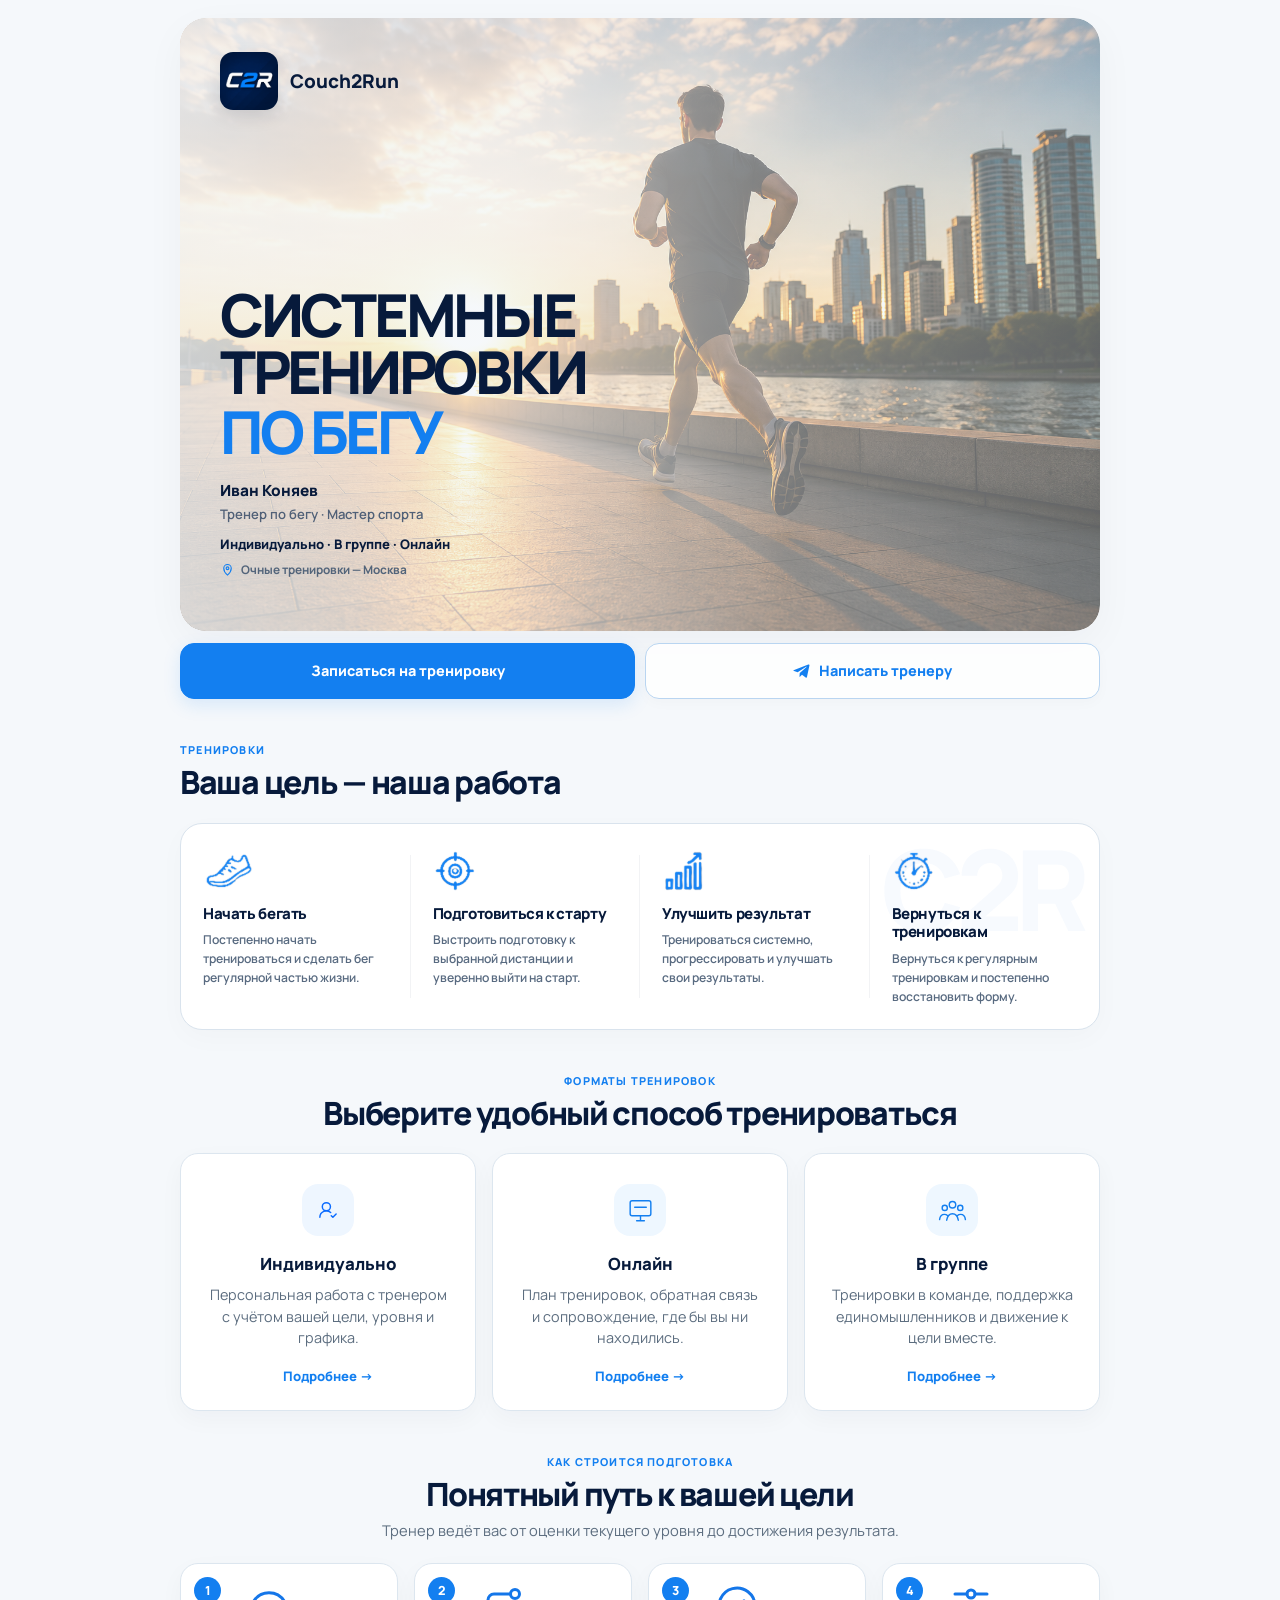
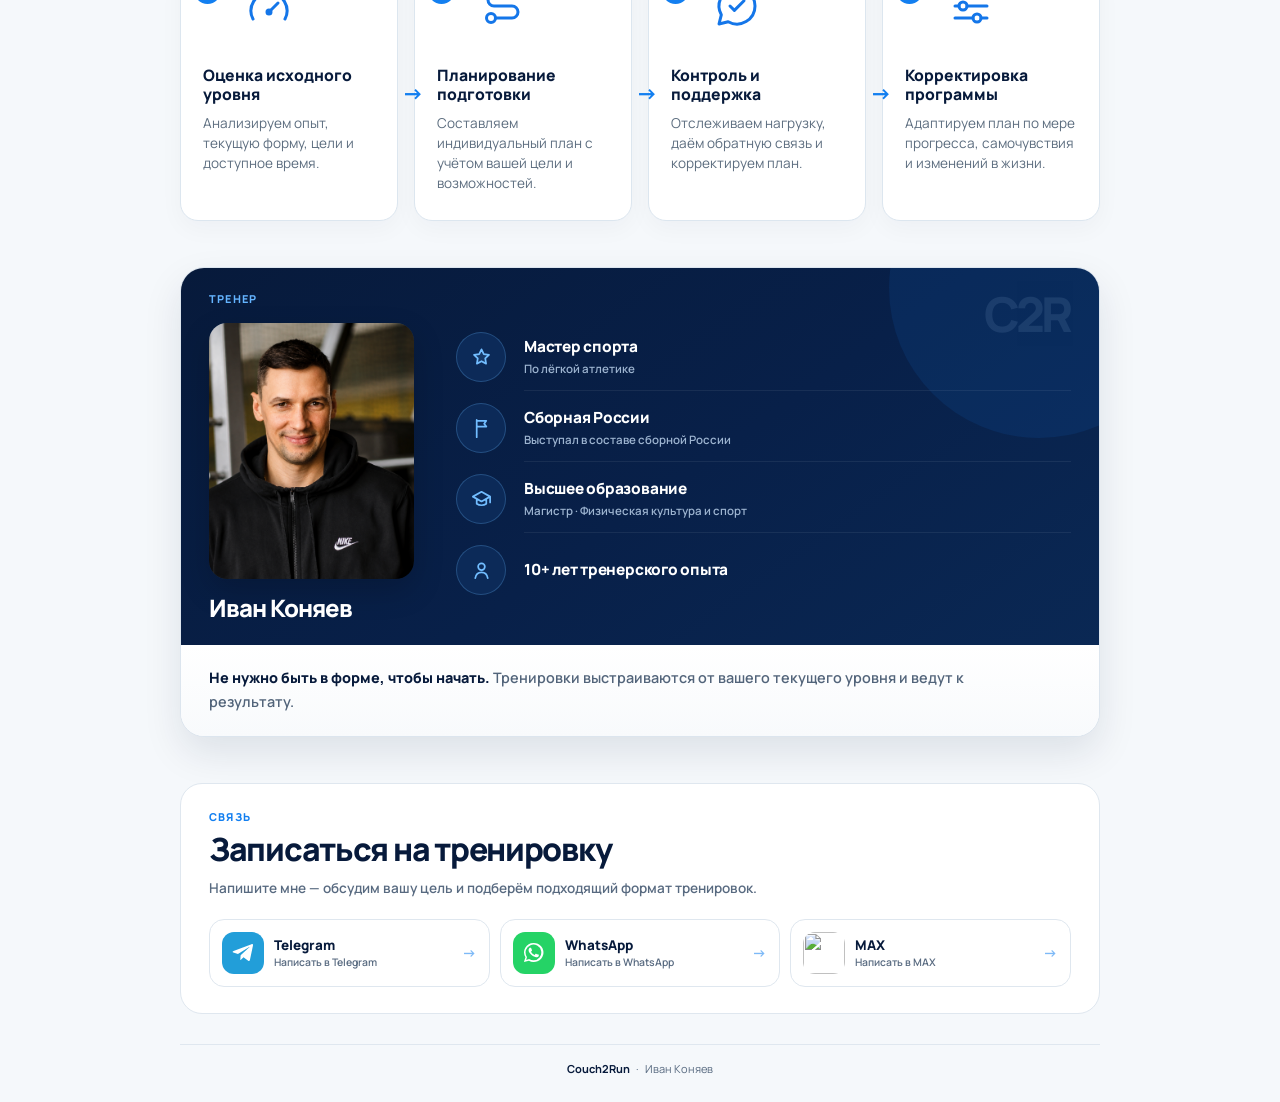
==== commit 9db5be43: "Update preparation step icons" ====
--- a/index.html
+++ b/index.html
@@ -448,12 +448,7 @@
         <li class="process-step">
           <span class="process-number">1</span>
           <span class="process-icon" aria-hidden="true">
-            <svg viewBox="0 0 48 48" fill="none" stroke="currentColor" stroke-width="2.2" stroke-linecap="round" stroke-linejoin="round">
-              <rect x="11" y="8" width="26" height="32" rx="3"></rect>
-              <path d="M18 8V5h12v3M18 19h12M18 26h9"></path>
-              <circle cx="34" cy="33" r="6"></circle>
-              <path d="m38 37 4 4"></path>
-            </svg>
+            <img src="assets/icon-01-assessment.svg" alt="">
           </span>
           <h3>Оценка исходного уровня</h3>
           <p>Анализируем опыт, текущую форму, цели и доступное время.</p>
@@ -462,10 +457,7 @@
         <li class="process-step">
           <span class="process-number">2</span>
           <span class="process-icon" aria-hidden="true">
-            <svg viewBox="0 0 48 48" fill="none" stroke="currentColor" stroke-width="2.2" stroke-linecap="round" stroke-linejoin="round">
-              <rect x="8" y="11" width="32" height="28" rx="4"></rect>
-              <path d="M8 20h32M17 7v8M31 7v8M17 27h5M27 27h4M17 33h5"></path>
-            </svg>
+            <img src="assets/icon-02-plan.svg" alt="">
           </span>
           <h3>Планирование подготовки</h3>
           <p>Составляем индивидуальный план с учётом вашей цели и возможностей.</p>
@@ -474,10 +466,7 @@
         <li class="process-step">
           <span class="process-number">3</span>
           <span class="process-icon" aria-hidden="true">
-            <svg viewBox="0 0 48 48" fill="none" stroke="currentColor" stroke-width="2.2" stroke-linecap="round" stroke-linejoin="round">
-              <path d="M5 31c8 0 13-1 18-7l6-8 7 3-6 8c-5 7-13 11-25 11"></path>
-              <path d="M20 19c4 2 8 3 13 3M10 35h9M35 35h8"></path>
-            </svg>
+            <img src="assets/icon-03-support.svg" alt="">
           </span>
           <h3>Контроль и поддержка</h3>
           <p>Отслеживаем нагрузку, даём обратную связь и корректируем план.</p>
@@ -486,12 +475,7 @@
         <li class="process-step">
           <span class="process-number">4</span>
           <span class="process-icon" aria-hidden="true">
-            <svg viewBox="0 0 48 48" fill="none" stroke="currentColor" stroke-width="2.2" stroke-linecap="round" stroke-linejoin="round">
-              <path d="M38 18a15 15 0 0 0-25-5"></path>
-              <path d="M10 9v7h7"></path>
-              <path d="M10 30a15 15 0 0 0 25 5"></path>
-              <path d="M38 39v-7h-7"></path>
-            </svg>
+            <img src="assets/icon-04-adjustment.svg" alt="">
           </span>
           <h3>Корректировка программы</h3>
           <p>Адаптируем план по мере прогресса, самочувствия и изменений в жизни.</p>
--- a/styles.css
+++ b/styles.css
@@ -767,7 +767,8 @@
 }
 
 
-.process-icon svg {
+.process-icon svg,
+.process-icon img {
   width: 48px;
   height: 48px;
 }
@@ -2156,7 +2157,8 @@
   }
 
 
-  .process-icon svg {
+  .process-icon svg,
+  .process-icon img {
     width: 38px;
     height: 38px;
   }
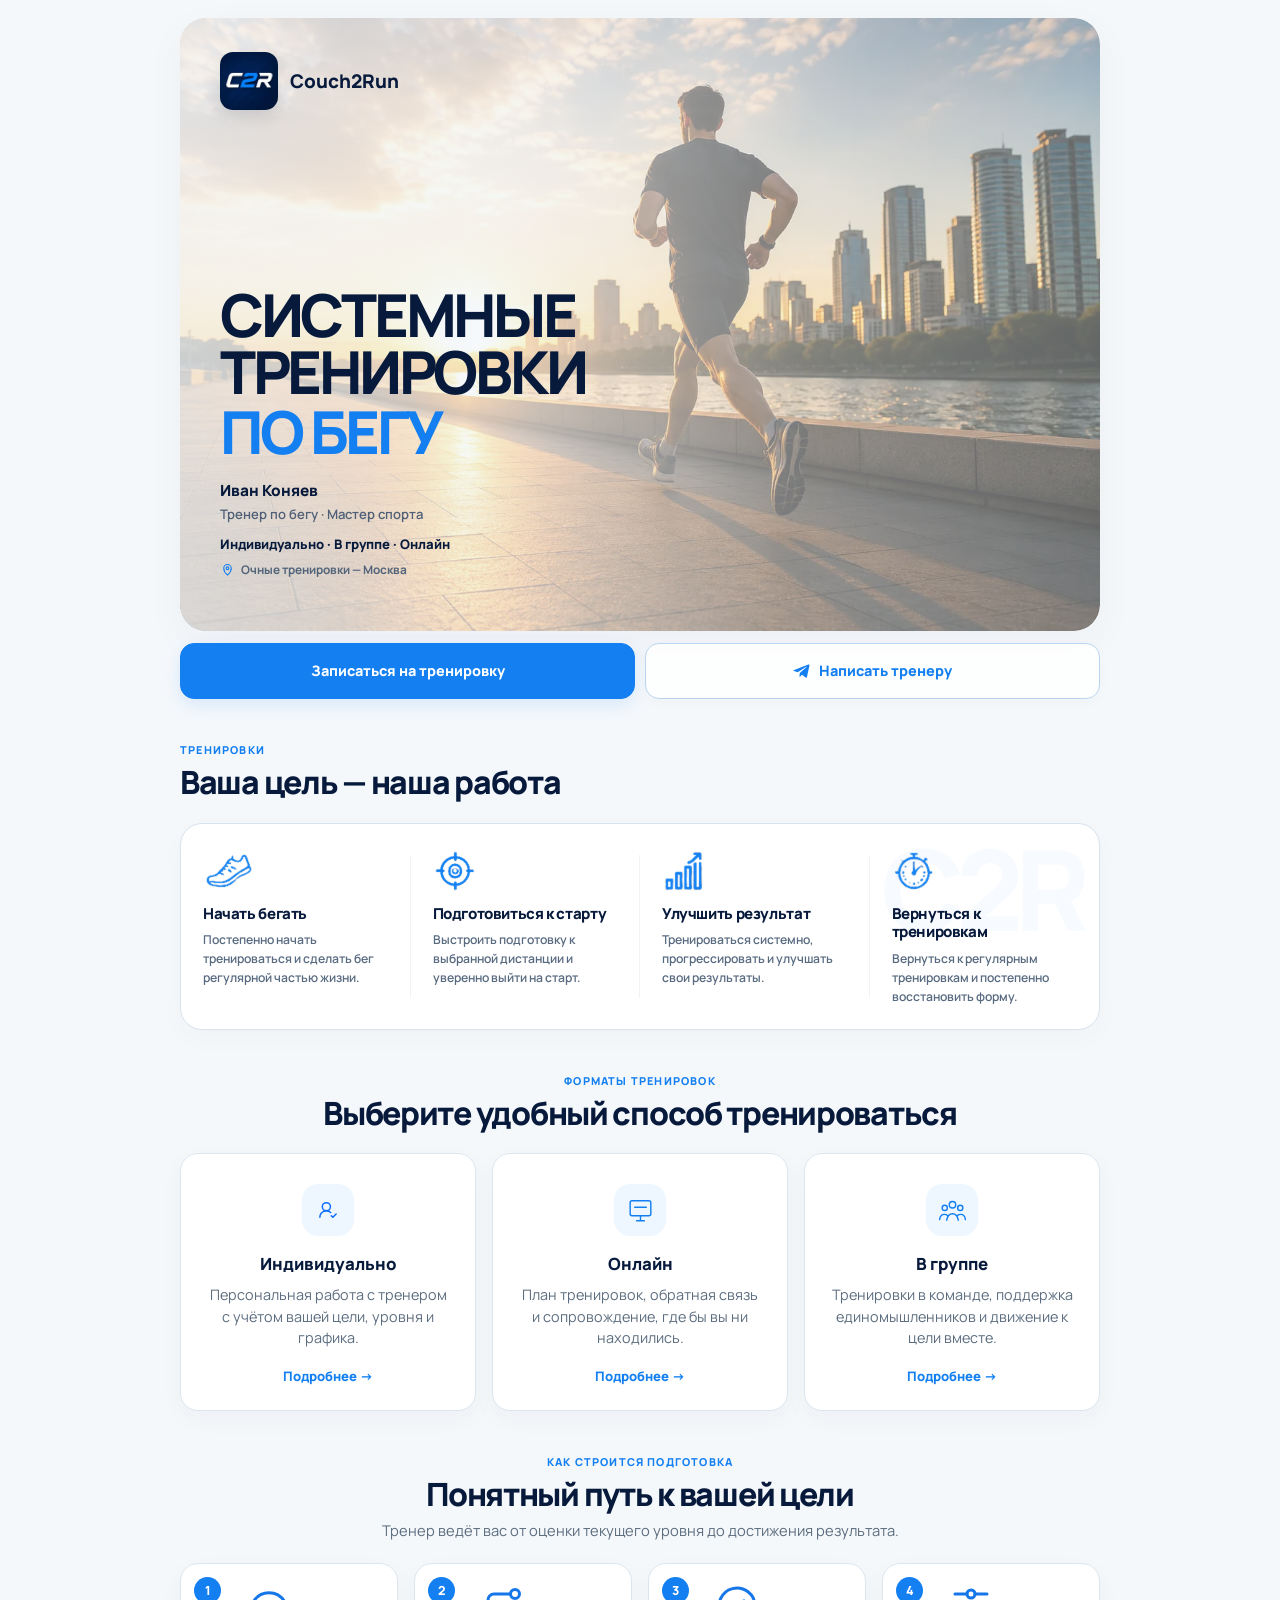
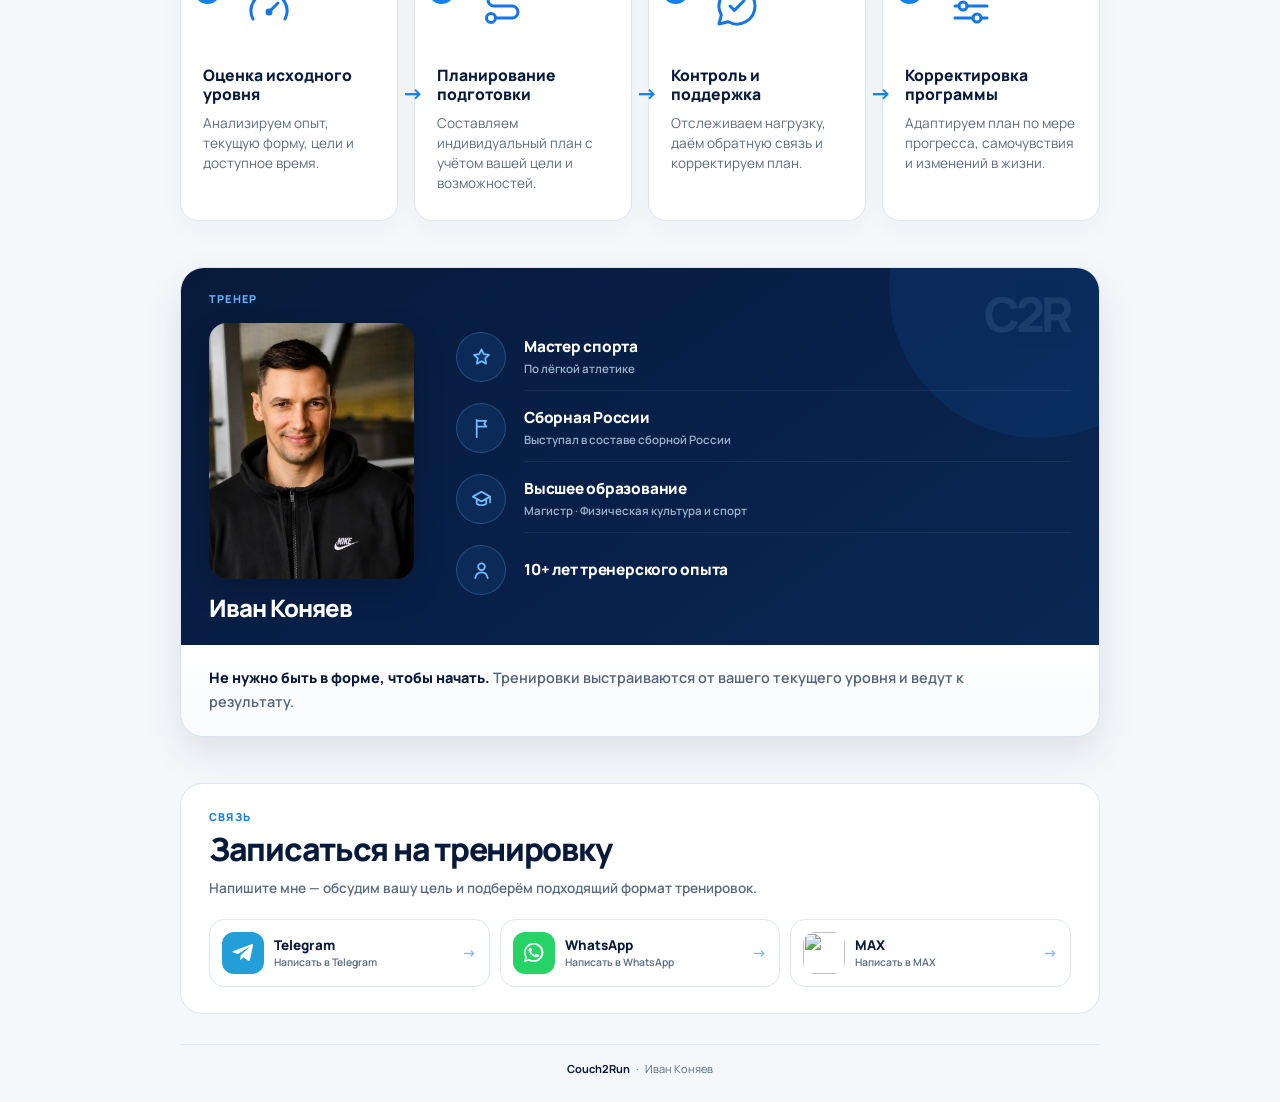
==== commit 4874b21b: "Optimize images for mobile performance" ====
--- a/index.html
+++ b/index.html
@@ -41,6 +41,13 @@
   <link
     rel="stylesheet"
     href="styles.css"
+  >
+
+  <link
+    rel="preload"
+    as="image"
+    href="assets/hero-runner.webp"
+    fetchpriority="high"
   >
 
   <!-- Yandex.Metrika counter -->
@@ -86,8 +93,11 @@
 
         <img
           class="hero-photo"
-          src="assets/hero-runner.png"
+          src="assets/hero-runner.webp"
           alt="Бегун на набережной на закате"
+          width="1280"
+          height="853"
+          fetchpriority="high"
         >
 
         <div class="hero-shade"></div>
@@ -99,8 +109,10 @@
 
             <img
               class="logo"
-              src="assets/c2r-logo.png"
+              src="assets/c2r-logo.webp"
               alt="Couch2Run"
+              width="256"
+              height="256"
             >
 
             <div class="brand-name">
@@ -244,6 +256,8 @@
               src="assets/goal-shoe.png"
               alt=""
               aria-hidden="true"
+              width="276"
+              height="204"
             >
 
           </div>
@@ -274,6 +288,8 @@
               src="assets/goal-target.png"
               alt=""
               aria-hidden="true"
+              width="260"
+              height="260"
             >
 
           </div>
@@ -304,6 +320,8 @@
               src="assets/goal-progress.png"
               alt=""
               aria-hidden="true"
+              width="224"
+              height="232"
             >
 
           </div>
@@ -334,6 +352,8 @@
               src="assets/goal-stopwatch.png"
               alt=""
               aria-hidden="true"
+              width="220"
+              height="220"
             >
 
           </div>
@@ -516,8 +536,12 @@
 
               <img
                 class="coach-photo"
-                src="assets/coach-photo.png"
+                src="assets/coach-photo.webp"
                 alt="Иван Коняев — тренер по бегу"
+                width="900"
+                height="900"
+                loading="lazy"
+                decoding="async"
               >
 
             </div>
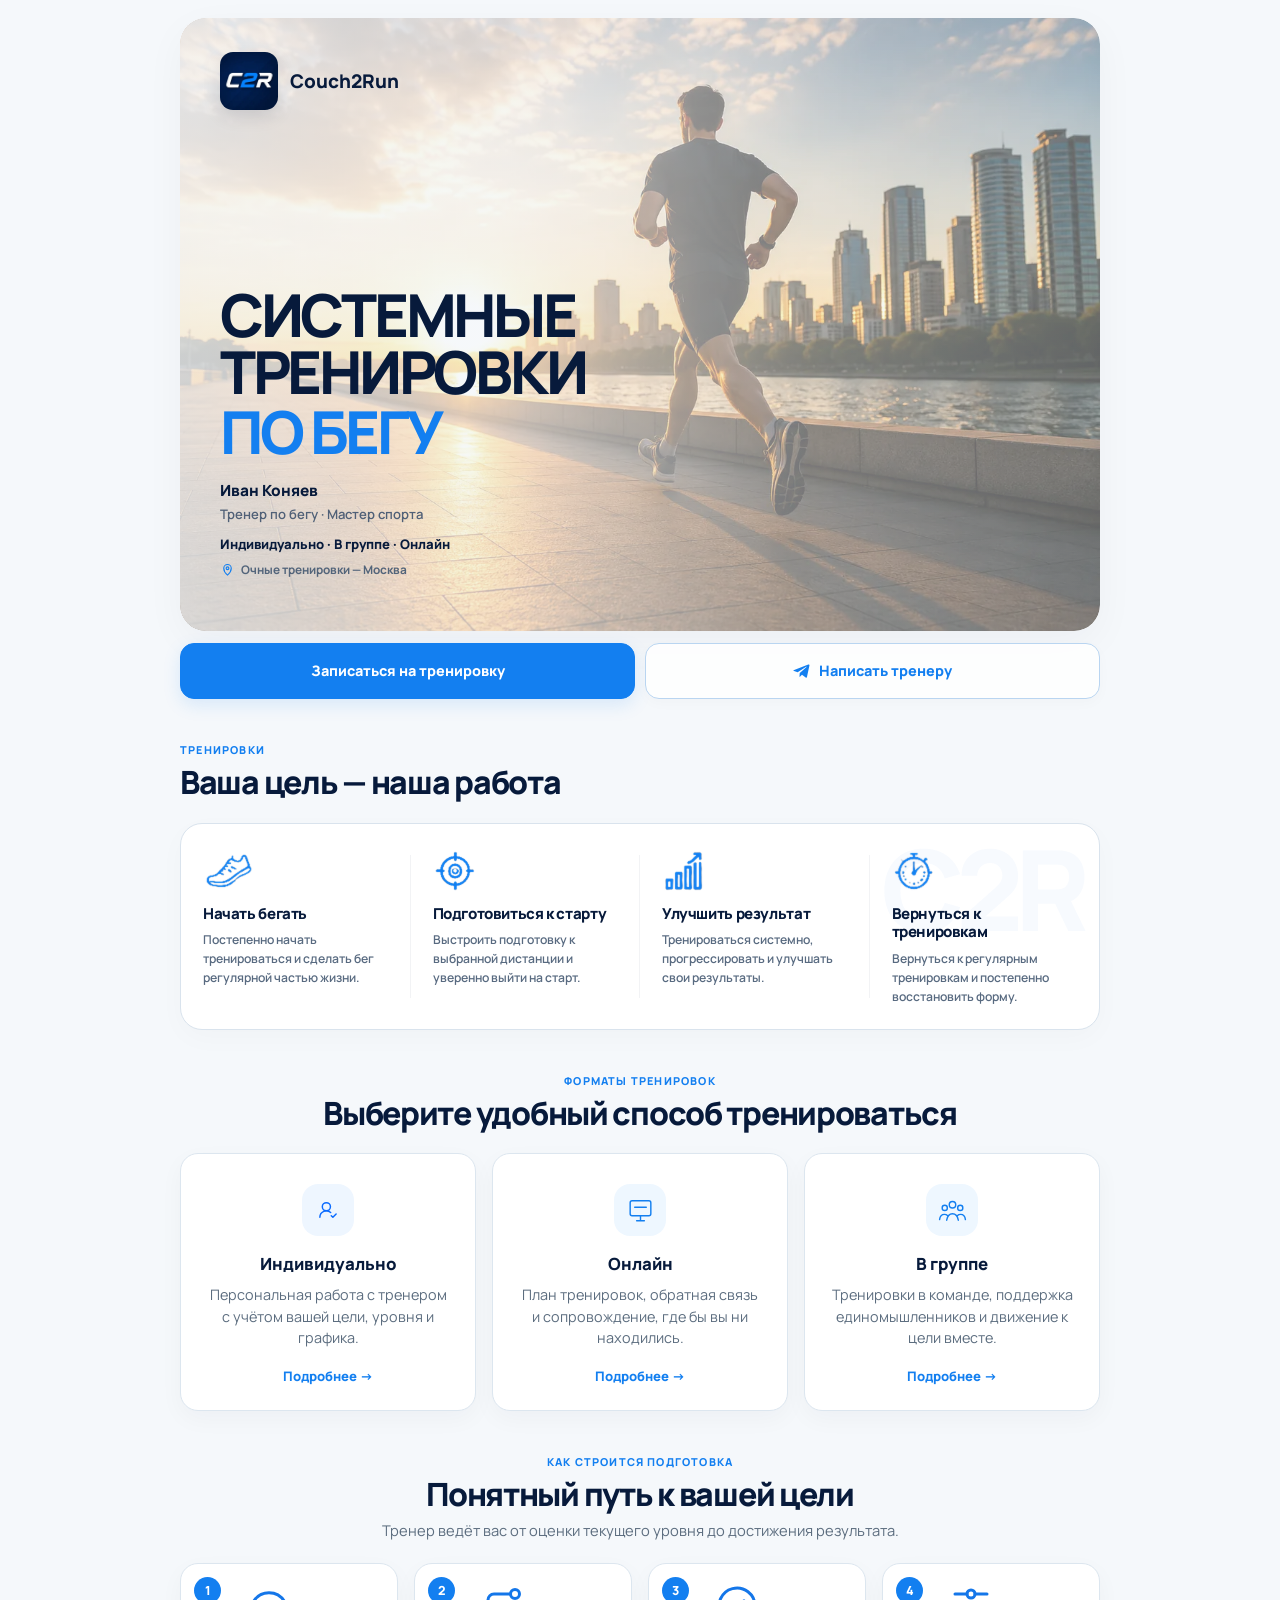
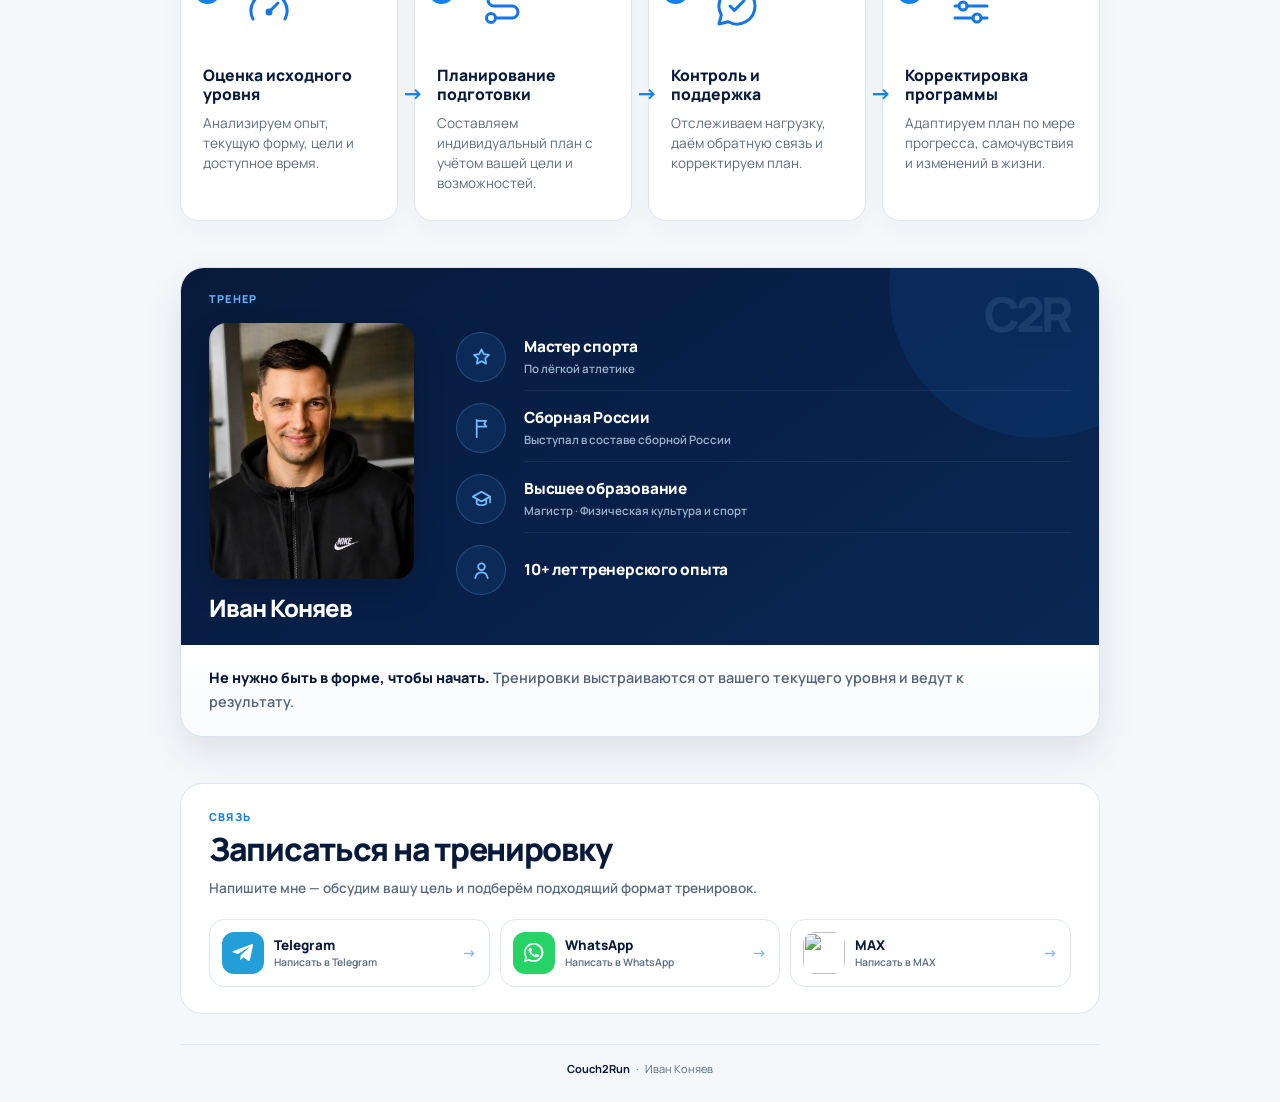
==== commit 6fd0007b: "Defer noncritical assets and analytics" ====
--- a/index.html
+++ b/index.html
@@ -34,9 +34,18 @@
   >
 
   <link
+    rel="preload"
+    as="style"
     href="https://fonts.googleapis.com/css2?family=Manrope:wght@500;600;700;800&display=swap"
-    rel="stylesheet"
+    onload="this.onload=null;this.rel='stylesheet'"
   >
+
+  <noscript>
+    <link
+      href="https://fonts.googleapis.com/css2?family=Manrope:wght@500;600;700;800&display=swap"
+      rel="stylesheet"
+    >
+  </noscript>
 
   <link
     rel="stylesheet"
@@ -55,8 +64,12 @@
     (function(m,e,t,r,i,k,a){
       m[i]=m[i]||function(){(m[i].a=m[i].a||[]).push(arguments)};
       m[i].l=1*new Date();
-      for (var j = 0; j < document.scripts.length; j++) { if (document.scripts[j].src === r) { return; } }
-      k=e.createElement(t),a=e.getElementsByTagName(t)[0],k.async=1,k.src=r,a.parentNode.insertBefore(k,a)
+      function loadMetrika() {
+        for (var j = 0; j < document.scripts.length; j++) { if (document.scripts[j].src === r) { return; } }
+        k=e.createElement(t),a=e.getElementsByTagName(t)[0],k.async=1,k.src=r,a.parentNode.insertBefore(k,a)
+      }
+      if (document.readyState === "complete") loadMetrika();
+      else window.addEventListener("load", loadMetrika, { once: true });
     })(window, document, "script", "https://mc.yandex.ru/metrika/tag.js?id=112170318", "ym");
     ym(112170318, "init", {
       ssr: true,
@@ -253,11 +266,13 @@
           <div class="goal-icon goal-icon-shoe">
 
             <img
-              src="assets/goal-shoe.png"
+              src="assets/goal-shoe.webp"
               alt=""
               aria-hidden="true"
               width="276"
               height="204"
+              loading="lazy"
+              decoding="async"
             >
 
           </div>
@@ -285,11 +300,13 @@
           <div class="goal-icon goal-icon-target">
 
             <img
-              src="assets/goal-target.png"
+              src="assets/goal-target.webp"
               alt=""
               aria-hidden="true"
               width="260"
               height="260"
+              loading="lazy"
+              decoding="async"
             >
 
           </div>
@@ -317,11 +334,13 @@
           <div class="goal-icon goal-icon-progress">
 
             <img
-              src="assets/goal-progress.png"
+              src="assets/goal-progress.webp"
               alt=""
               aria-hidden="true"
               width="224"
               height="232"
+              loading="lazy"
+              decoding="async"
             >
 
           </div>
@@ -349,11 +368,13 @@
           <div class="goal-icon goal-icon-stopwatch">
 
             <img
-              src="assets/goal-stopwatch.png"
+              src="assets/goal-stopwatch.webp"
               alt=""
               aria-hidden="true"
               width="220"
               height="220"
+              loading="lazy"
+              decoding="async"
             >
 
           </div>
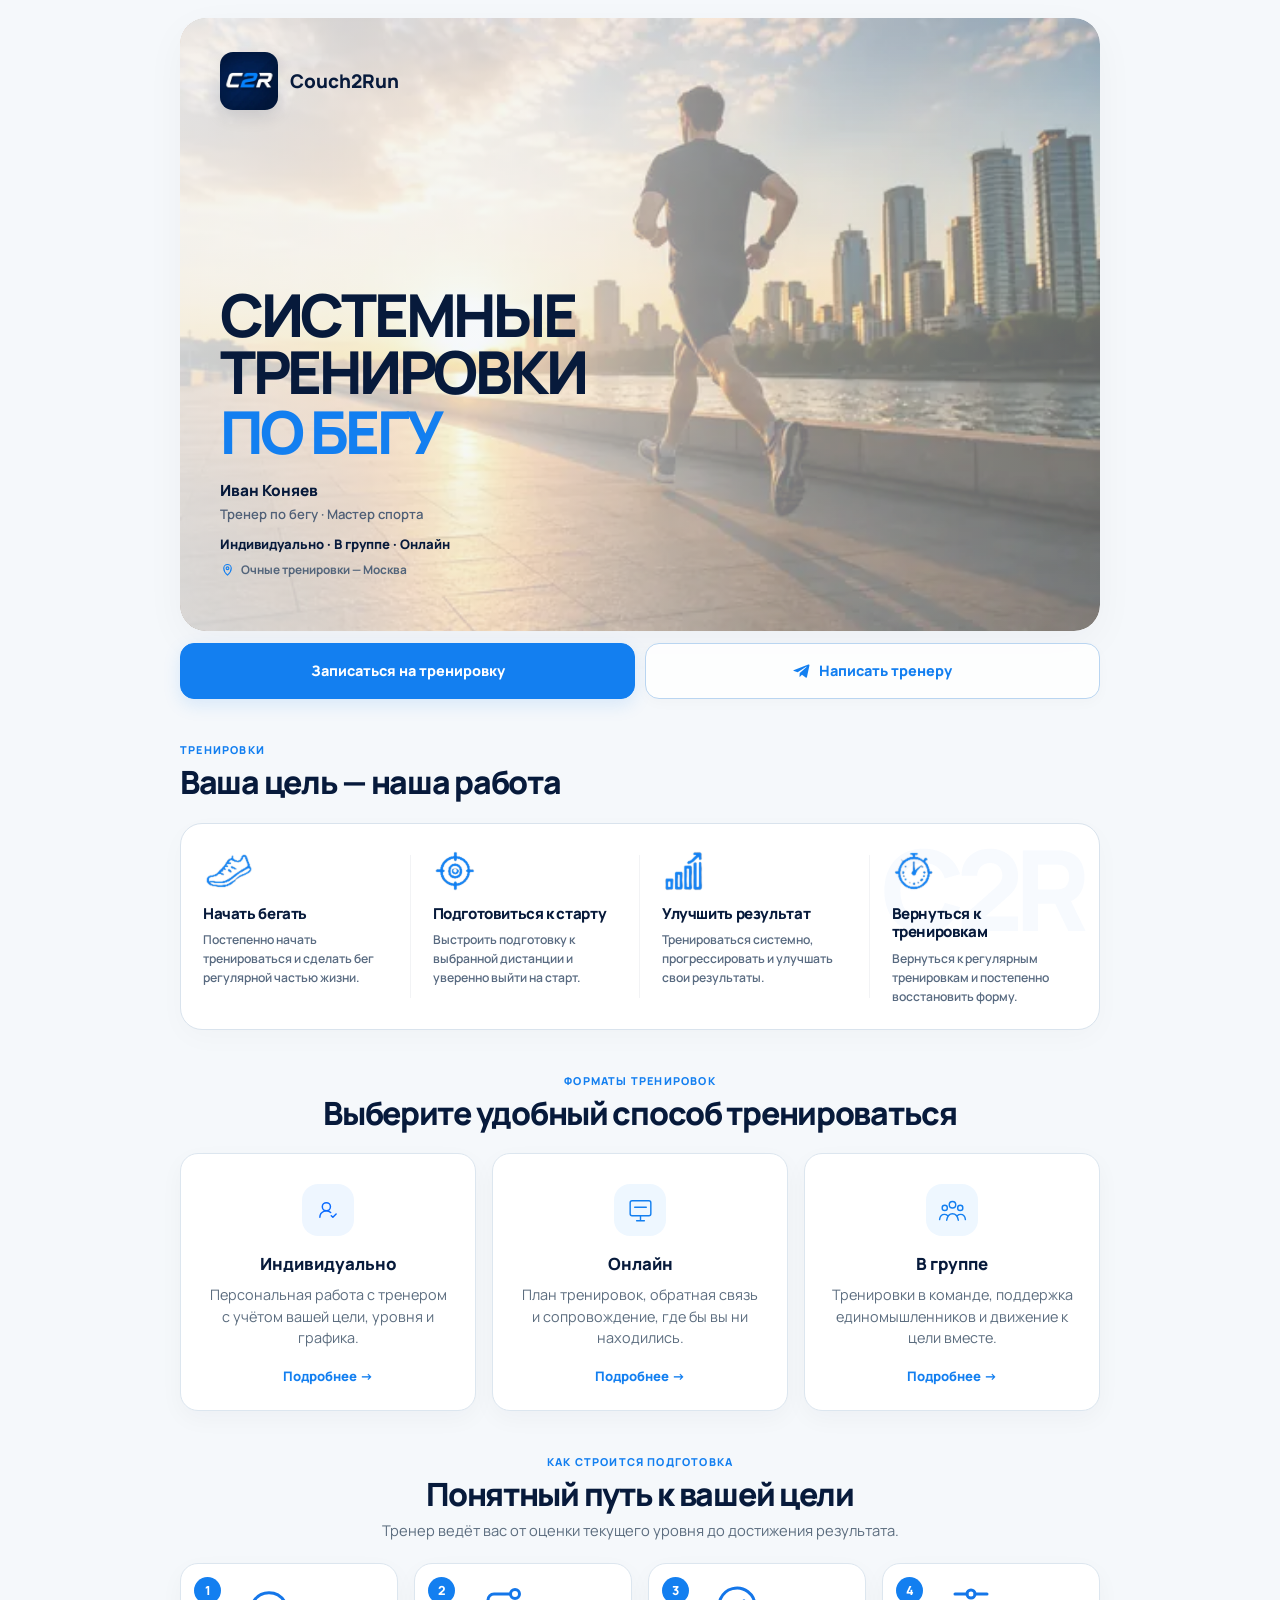
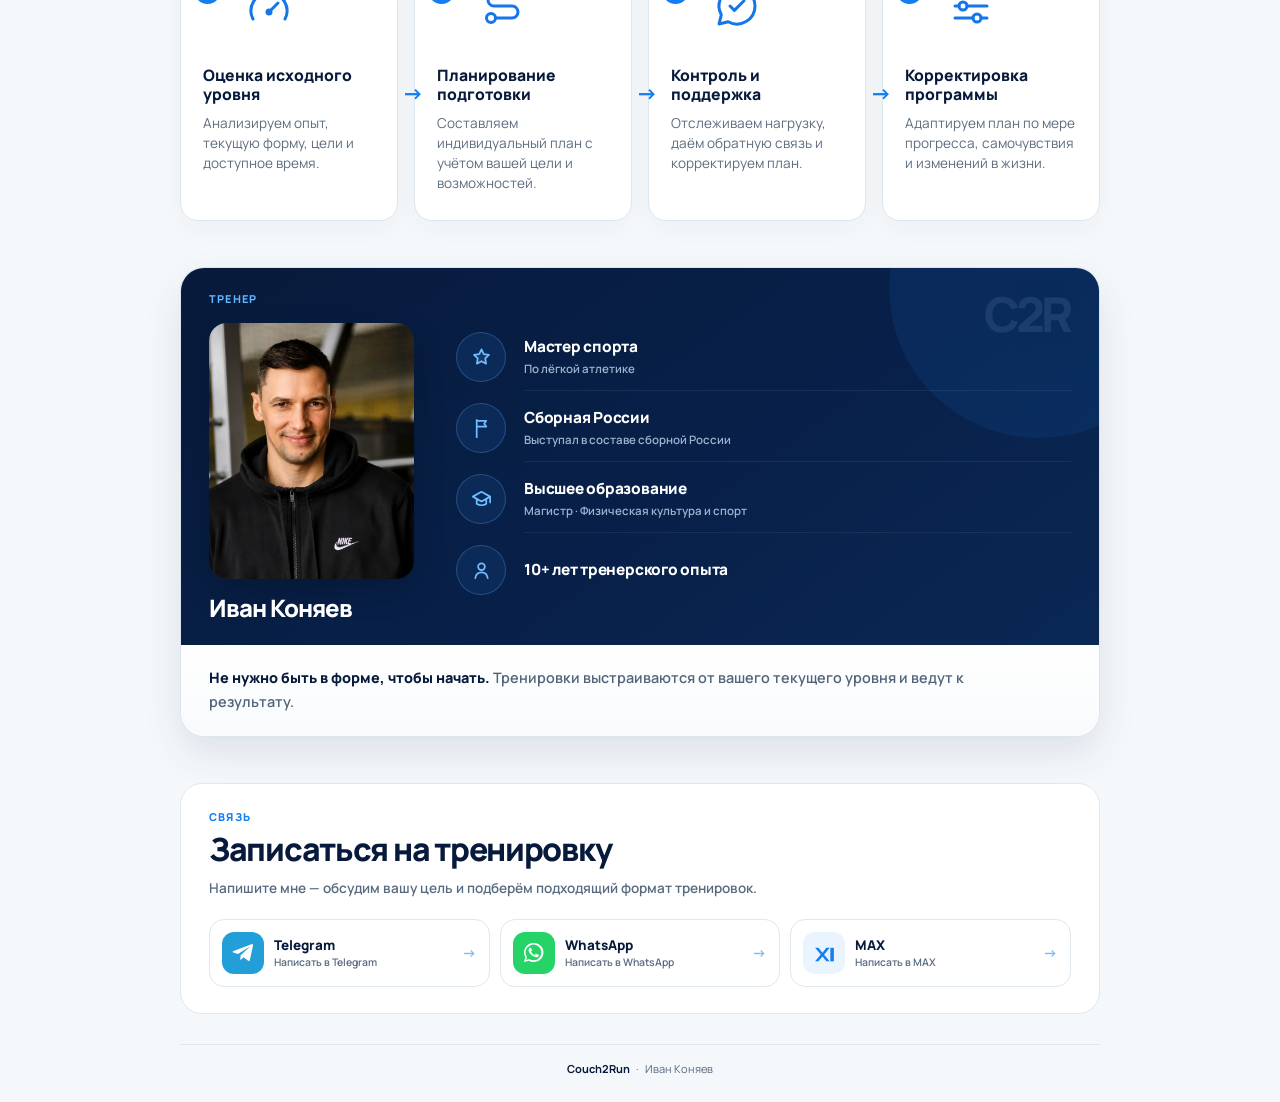
==== commit 6d4452d4: "Replace remote MAX icon with inline vector" ====
--- a/index.html
+++ b/index.html
@@ -55,7 +55,16 @@
   <link
     rel="preload"
     as="image"
+    href="assets/hero-runner-520.webp"
+    media="(max-width: 640px)"
+    fetchpriority="high"
+  >
+
+  <link
+    rel="preload"
+    as="image"
     href="assets/hero-runner.webp"
+    media="(min-width: 641px)"
     fetchpriority="high"
   >
 
@@ -104,14 +113,21 @@
 
       <div class="hero-visual">
 
-        <img
-          class="hero-photo"
-          src="assets/hero-runner.webp"
-          alt="Бегун на набережной на закате"
-          width="1280"
-          height="853"
-          fetchpriority="high"
-        >
+        <picture>
+          <source
+            media="(max-width: 640px)"
+            srcset="assets/hero-runner-520.webp"
+          >
+
+          <img
+            class="hero-photo"
+            src="assets/hero-runner.webp"
+            alt="Бегун на набережной на закате"
+            width="1280"
+            height="853"
+            fetchpriority="high"
+          >
+        </picture>
 
         <div class="hero-shade"></div>
 
@@ -852,12 +868,10 @@
         >
 
           <span class="social-icon social-icon-max">
-
-            <img
-              src="https://max.ru/s/img/big-logo.png"
-              alt=""
-              aria-hidden="true"
-            >
+            <svg viewBox="0 0 24 24" aria-hidden="true" focusable="false">
+              <path d="M3 7.5h3.2l3.8 4.7L13.8 7.5H17l-5.4 6.7L17 20.5h-3.2L10 15.8l-3.8 4.7H3l5.4-6.7L3 7.5Z" />
+              <path d="M17.6 7.5H21v13h-3.4v-13Z" />
+            </svg>
 
           </span>
 
--- a/styles.css
+++ b/styles.css
@@ -1552,17 +1552,14 @@
 
 
 .social-icon-max {
-  background: #ffffff;
-}
-
-
-.social-icon-max img {
-  width: 100%;
-  height: 100%;
-
-  display: block;
-
-  object-fit: cover;
+  background: #eaf4ff;
+}
+
+.social-icon-max svg {
+  width: 25px;
+  height: 25px;
+
+  fill: #137ff0;
 }
 
 
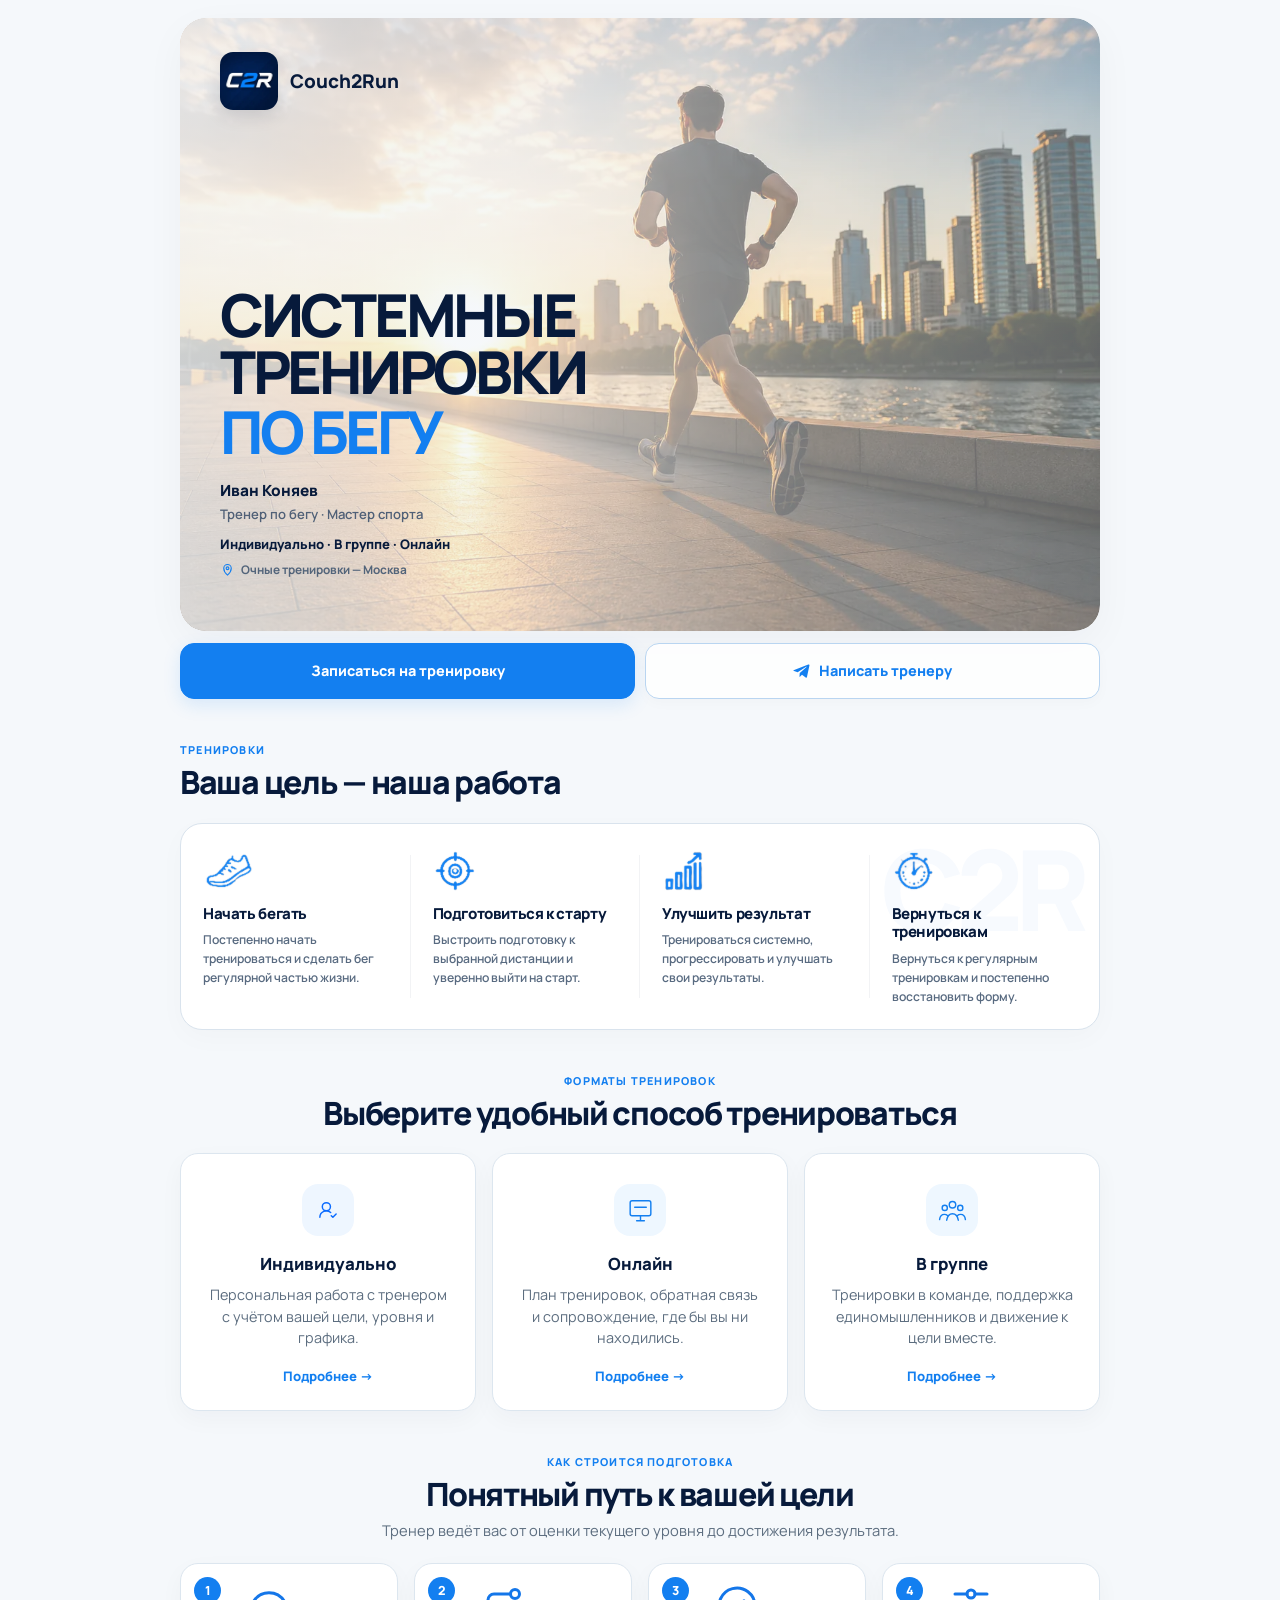
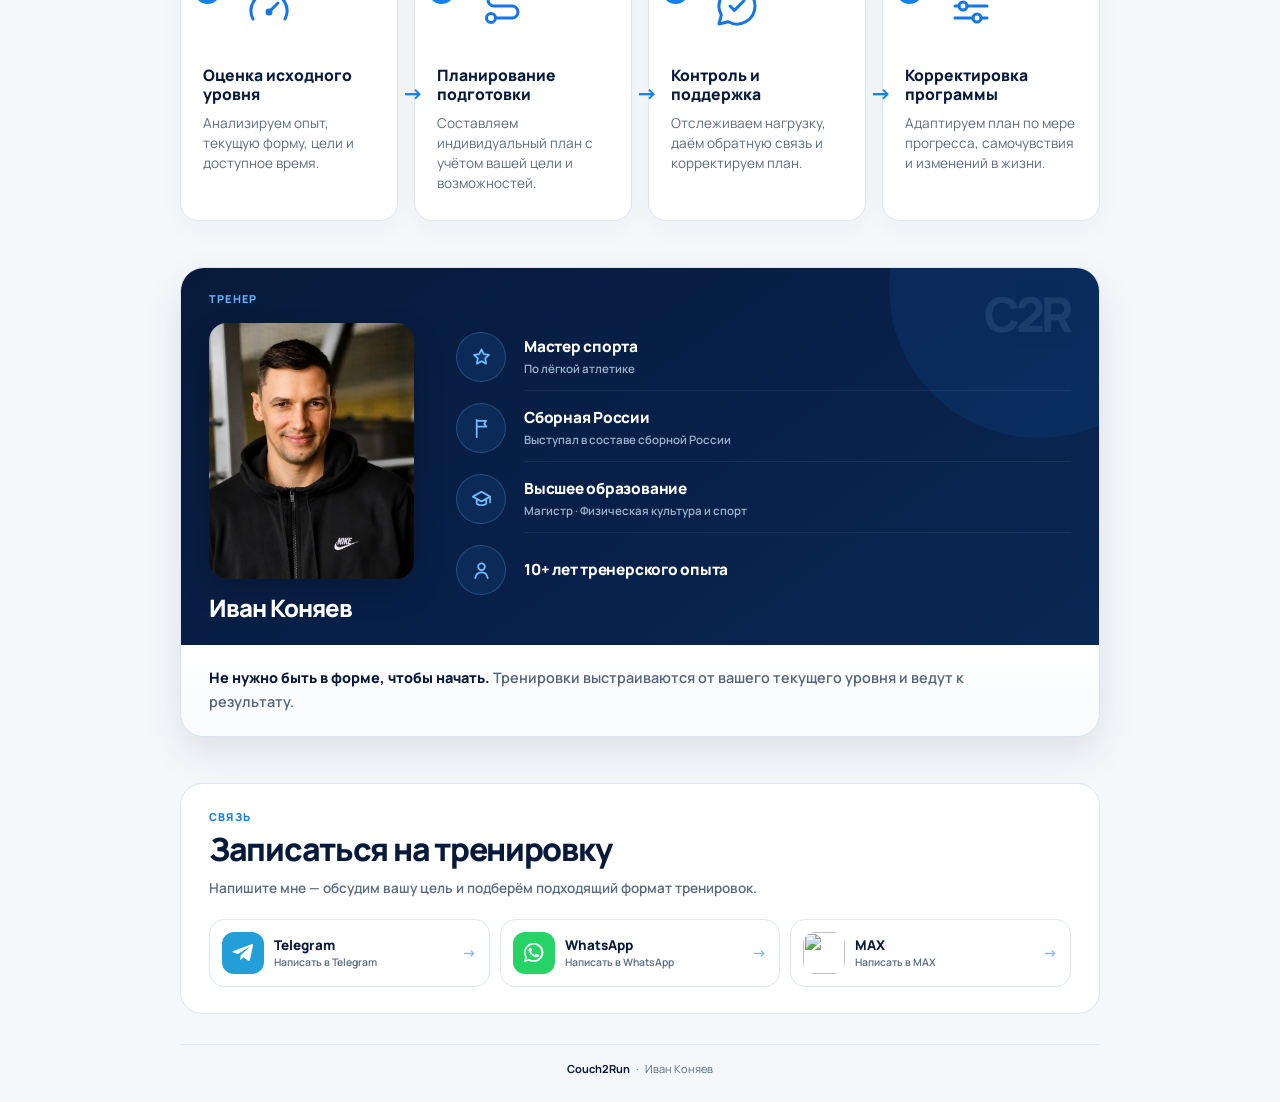
==== commit 79913f2c: "Revert "Replace remote MAX icon with inline vector" This reverts commit 6d4452d42baeae0a0c1a5be3809f" ====
--- a/index.html
+++ b/index.html
@@ -868,10 +868,16 @@
         >
 
           <span class="social-icon social-icon-max">
-            <svg viewBox="0 0 24 24" aria-hidden="true" focusable="false">
-              <path d="M3 7.5h3.2l3.8 4.7L13.8 7.5H17l-5.4 6.7L17 20.5h-3.2L10 15.8l-3.8 4.7H3l5.4-6.7L3 7.5Z" />
-              <path d="M17.6 7.5H21v13h-3.4v-13Z" />
-            </svg>
+
+            <img
+              src="https://max.ru/s/img/big-logo.png"
+              alt=""
+              aria-hidden="true"
+              width="42"
+              height="42"
+              loading="lazy"
+              decoding="async"
+            >
 
           </span>
 
--- a/styles.css
+++ b/styles.css
@@ -1552,14 +1552,17 @@
 
 
 .social-icon-max {
-  background: #eaf4ff;
-}
-
-.social-icon-max svg {
-  width: 25px;
-  height: 25px;
-
-  fill: #137ff0;
+  background: #ffffff;
+}
+
+
+.social-icon-max img {
+  width: 100%;
+  height: 100%;
+
+  display: block;
+
+  object-fit: cover;
 }
 
 
